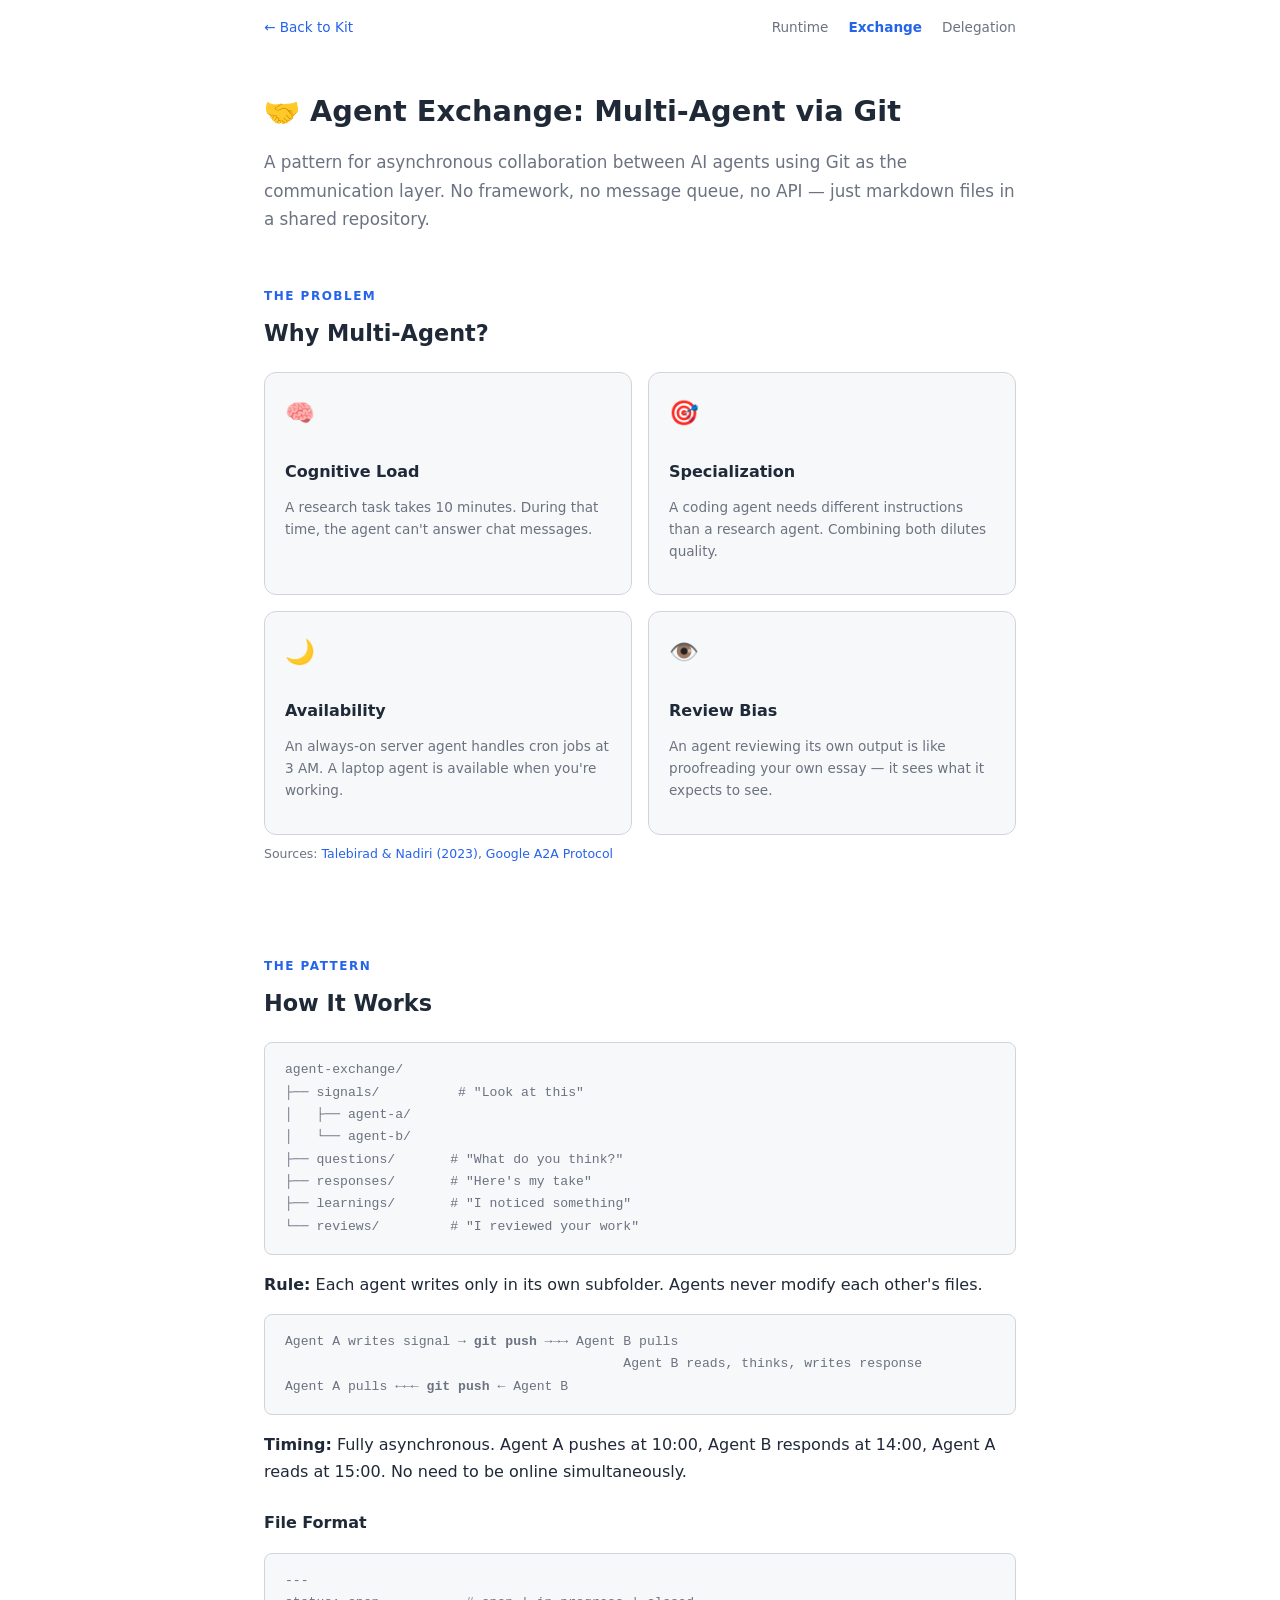
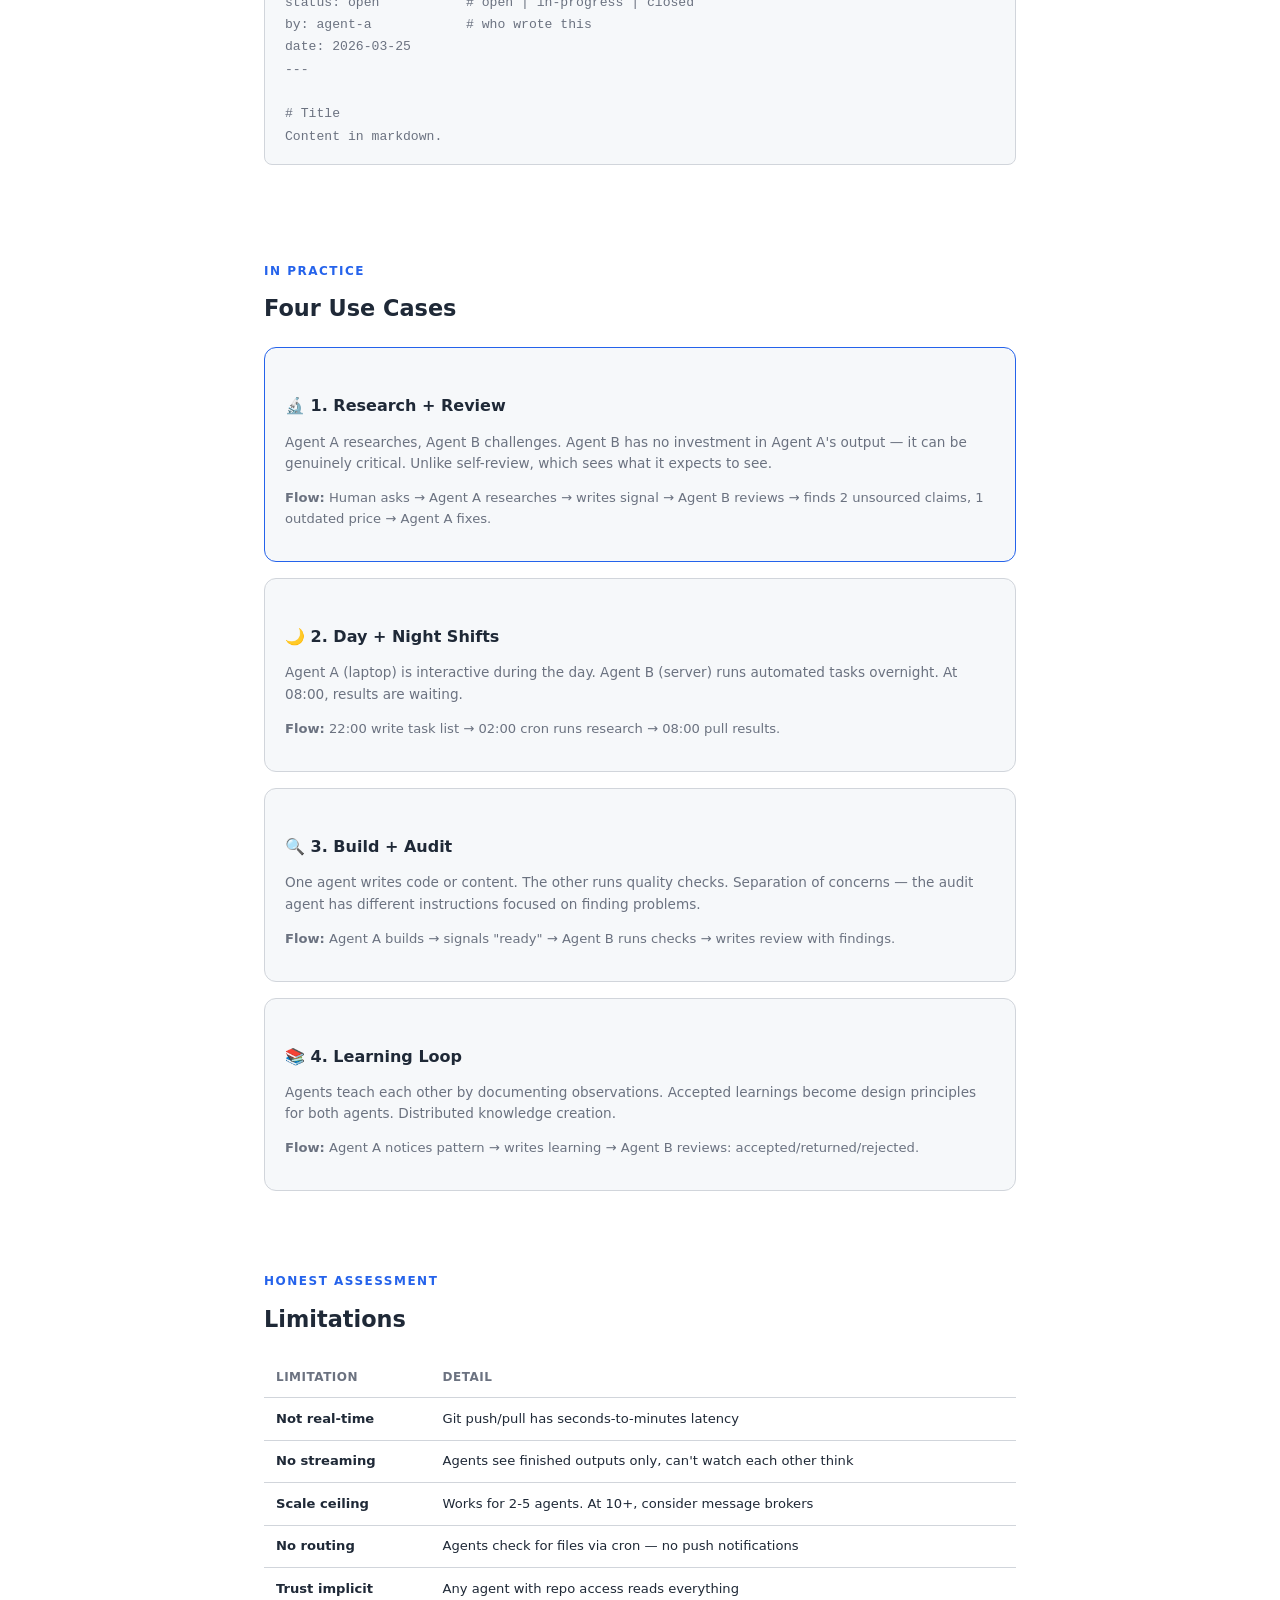
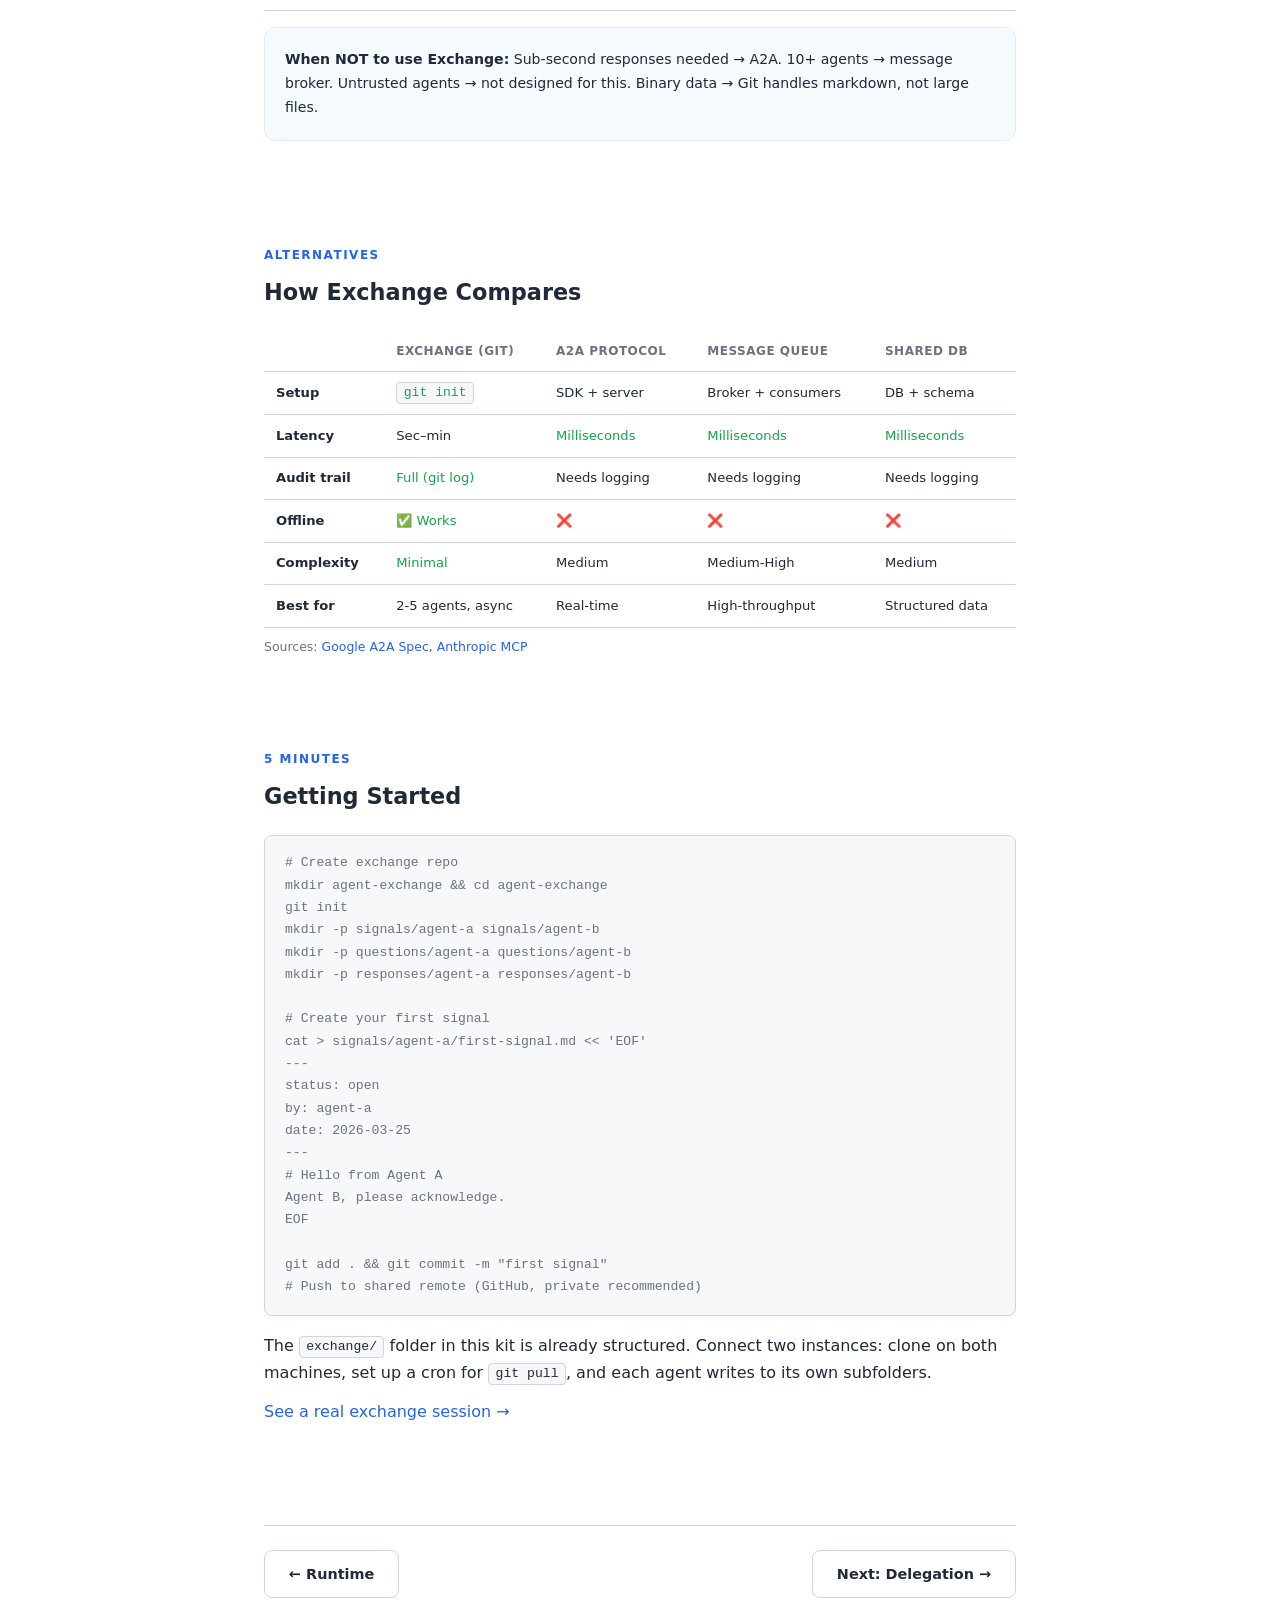
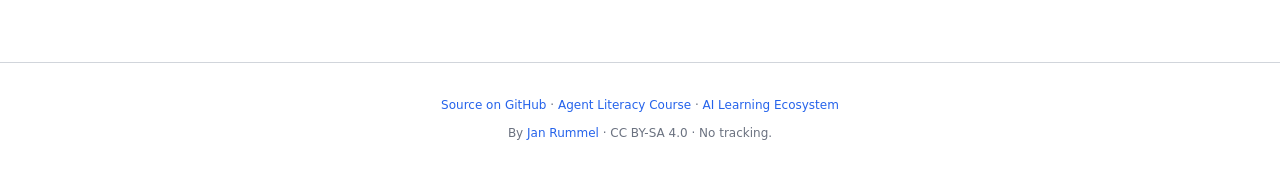
==== agent-exchange.html @ 0e3d87db "feat: HTML Deep Dive Seiten + Landing Page Integration 3 neue HTML-Seiten (gleiches Theme, OG-Tags, " ====
<!DOCTYPE html>
<html lang="en">
<head>
  <meta charset="UTF-8">
  <meta name="viewport" content="width=device-width, initial-scale=1.0">
  <title>Agent Exchange — Multi-Agent Collaboration via Git | Agent System Starter Kit</title>
  <meta name="description" content="A pattern for asynchronous multi-agent collaboration using Git. No framework, no message queue — just markdown files in a shared repo.">
  <meta property="og:title" content="Agent Exchange — Multi-Agent Collaboration via Git">
  <meta property="og:description" content="Asynchronous multi-agent collaboration using Git. No framework, no message queue.">
  <meta property="og:type" content="article">
  <meta property="og:url" content="https://planck-lab.github.io/agent-system-starter-kit/agent-exchange.html">
  <meta property="og:image" content="https://planck-lab.github.io/agent-system-starter-kit/og-image.png">
  <meta property="og:image:width" content="1200">
  <meta property="og:image:height" content="630">
  <meta name="twitter:card" content="summary">
  <meta name="twitter:title" content="Agent Exchange — Multi-Agent Collaboration via Git">
  <meta name="twitter:description" content="Asynchronous multi-agent collaboration using Git. No framework, no message queue.">
  <meta name="twitter:image" content="https://planck-lab.github.io/agent-system-starter-kit/og-image.png">
  <link rel="icon" href="data:image/svg+xml,<svg xmlns='http://www.w3.org/2000/svg' viewBox='0 0 100 100'><text y='.9em' font-size='90'>🏗️</text></svg>">
  <link rel="stylesheet" href="style.css">
</head>
<body>

<nav class="doc-nav" aria-label="Main navigation">
  <a href="index.html">← Back to Kit</a>
  <span class="nav-links">
    <a href="runtime.html">Runtime</a>
    <a href="agent-exchange.html" class="active">Exchange</a>
    <a href="delegation.html">Delegation</a>
  </span>
</nav>

<div class="container doc-container">

<h1>🤝 Agent Exchange: Multi-Agent via Git</h1>
<p class="doc-intro">A pattern for asynchronous collaboration between AI agents using Git as the communication layer. No framework, no message queue, no API — just markdown files in a shared repository.</p>

<!-- Why Multi-Agent -->
<section>
  <h2><span class="label">The Problem</span>Why Multi-Agent?</h2>
  <div class="grid grid-2">
    <div class="card">
      <div class="icon">🧠</div>
      <h3>Cognitive Load</h3>
      <p>A research task takes 10 minutes. During that time, the agent can't answer chat messages.</p>
    </div>
    <div class="card">
      <div class="icon">🎯</div>
      <h3>Specialization</h3>
      <p>A coding agent needs different instructions than a research agent. Combining both dilutes quality.</p>
    </div>
    <div class="card">
      <div class="icon">🌙</div>
      <h3>Availability</h3>
      <p>An always-on server agent handles cron jobs at 3 AM. A laptop agent is available when you're working.</p>
    </div>
    <div class="card">
      <div class="icon">👁️</div>
      <h3>Review Bias</h3>
      <p>An agent reviewing its own output is like proofreading your own essay — it sees what it expects to see.</p>
    </div>
  </div>
  <p class="source-line">Sources: <a href="https://arxiv.org/abs/2306.03314">Talebirad &amp; Nadiri (2023)</a>, <a href="https://developers.googleblog.com/en/a2a-a-new-era-of-agent-interoperability/">Google A2A Protocol</a></p>
</section>

<!-- How It Works -->
<section>
  <h2><span class="label">The Pattern</span>How It Works</h2>

  <div class="code-block">
agent-exchange/<br>
├── signals/&nbsp;&nbsp;&nbsp;&nbsp;&nbsp;&nbsp;&nbsp;&nbsp;&nbsp;&nbsp;<span style="color:var(--muted)"># "Look at this"</span><br>
│&nbsp;&nbsp; ├── agent-a/<br>
│&nbsp;&nbsp; └── agent-b/<br>
├── questions/&nbsp;&nbsp;&nbsp;&nbsp;&nbsp;&nbsp;&nbsp;<span style="color:var(--muted)"># "What do you think?"</span><br>
├── responses/&nbsp;&nbsp;&nbsp;&nbsp;&nbsp;&nbsp;&nbsp;<span style="color:var(--muted)"># "Here's my take"</span><br>
├── learnings/&nbsp;&nbsp;&nbsp;&nbsp;&nbsp;&nbsp;&nbsp;<span style="color:var(--muted)"># "I noticed something"</span><br>
└── reviews/&nbsp;&nbsp;&nbsp;&nbsp;&nbsp;&nbsp;&nbsp;&nbsp;&nbsp;<span style="color:var(--muted)"># "I reviewed your work"</span>
  </div>

  <p><strong>Rule:</strong> Each agent writes only in its own subfolder. Agents never modify each other's files.</p>

  <div class="code-block">
Agent A writes signal → <strong>git push</strong> →→→ Agent B pulls<br>
&nbsp;&nbsp;&nbsp;&nbsp;&nbsp;&nbsp;&nbsp;&nbsp;&nbsp;&nbsp;&nbsp;&nbsp;&nbsp;&nbsp;&nbsp;&nbsp;&nbsp;&nbsp;&nbsp;&nbsp;&nbsp;&nbsp;&nbsp;&nbsp;&nbsp;&nbsp;&nbsp;&nbsp;&nbsp;&nbsp;&nbsp;&nbsp;&nbsp;&nbsp;&nbsp;&nbsp;&nbsp;&nbsp;&nbsp;&nbsp;&nbsp;&nbsp;&nbsp;Agent B reads, thinks, writes response<br>
Agent A pulls ←←← <strong>git push</strong> ← Agent B
  </div>

  <p><strong>Timing:</strong> Fully asynchronous. Agent A pushes at 10:00, Agent B responds at 14:00, Agent A reads at 15:00. No need to be online simultaneously.</p>

  <h3>File Format</h3>
  <div class="code-block">
---<br>
status: open&nbsp;&nbsp;&nbsp;&nbsp;&nbsp;&nbsp;&nbsp;&nbsp;&nbsp;&nbsp;&nbsp;<span style="color:var(--muted)"># open | in-progress | closed</span><br>
by: agent-a&nbsp;&nbsp;&nbsp;&nbsp;&nbsp;&nbsp;&nbsp;&nbsp;&nbsp;&nbsp;&nbsp;&nbsp;<span style="color:var(--muted)"># who wrote this</span><br>
date: 2026-03-25<br>
---<br>
<br>
# Title<br>
Content in markdown.
  </div>
</section>

<!-- Use Cases -->
<section>
  <h2><span class="label">In Practice</span>Four Use Cases</h2>

  <div class="card" style="margin-bottom:1rem;border-color:var(--accent)">
    <h3>🔬 1. Research + Review</h3>
    <p>Agent A researches, Agent B challenges. Agent B has no investment in Agent A's output — it can be genuinely critical. Unlike self-review, which sees what it expects to see.</p>
    <p style="font-size:.82rem;margin-top:.5rem"><strong>Flow:</strong> Human asks → Agent A researches → writes signal → Agent B reviews → finds 2 unsourced claims, 1 outdated price → Agent A fixes.</p>
  </div>

  <div class="card" style="margin-bottom:1rem">
    <h3>🌙 2. Day + Night Shifts</h3>
    <p>Agent A (laptop) is interactive during the day. Agent B (server) runs automated tasks overnight. At 08:00, results are waiting.</p>
    <p style="font-size:.82rem;margin-top:.5rem"><strong>Flow:</strong> 22:00 write task list → 02:00 cron runs research → 08:00 pull results.</p>
  </div>

  <div class="card" style="margin-bottom:1rem">
    <h3>🔍 3. Build + Audit</h3>
    <p>One agent writes code or content. The other runs quality checks. Separation of concerns — the audit agent has different instructions focused on finding problems.</p>
    <p style="font-size:.82rem;margin-top:.5rem"><strong>Flow:</strong> Agent A builds → signals "ready" → Agent B runs checks → writes review with findings.</p>
  </div>

  <div class="card">
    <h3>📚 4. Learning Loop</h3>
    <p>Agents teach each other by documenting observations. Accepted learnings become design principles for both agents. Distributed knowledge creation.</p>
    <p style="font-size:.82rem;margin-top:.5rem"><strong>Flow:</strong> Agent A notices pattern → writes learning → Agent B reviews: accepted/returned/rejected.</p>
  </div>
</section>

<!-- Limitations -->
<section>
  <h2><span class="label">Honest Assessment</span>Limitations</h2>
  <table class="compare-table">
    <thead>
      <tr><th>Limitation</th><th>Detail</th></tr>
    </thead>
    <tbody>
      <tr><td>Not real-time</td><td>Git push/pull has seconds-to-minutes latency</td></tr>
      <tr><td>No streaming</td><td>Agents see finished outputs only, can't watch each other think</td></tr>
      <tr><td>Scale ceiling</td><td>Works for 2-5 agents. At 10+, consider message brokers</td></tr>
      <tr><td>No routing</td><td>Agents check for files via cron — no push notifications</td></tr>
      <tr><td>Trust implicit</td><td>Any agent with repo access reads everything</td></tr>
    </tbody>
  </table>

  <div class="callout" style="margin-top:1rem">
    <strong>When NOT to use Exchange:</strong> Sub-second responses needed → A2A. 10+ agents → message broker. Untrusted agents → not designed for this. Binary data → Git handles markdown, not large files.
  </div>
</section>

<!-- Comparison -->
<section>
  <h2><span class="label">Alternatives</span>How Exchange Compares</h2>
  <table class="compare-table">
    <thead>
      <tr><th></th><th>Exchange (Git)</th><th>A2A Protocol</th><th>Message Queue</th><th>Shared DB</th></tr>
    </thead>
    <tbody>
      <tr><td>Setup</td><td style="color:var(--green)"><code>git init</code></td><td>SDK + server</td><td>Broker + consumers</td><td>DB + schema</td></tr>
      <tr><td>Latency</td><td>Sec–min</td><td style="color:var(--green)">Milliseconds</td><td style="color:var(--green)">Milliseconds</td><td style="color:var(--green)">Milliseconds</td></tr>
      <tr><td>Audit trail</td><td style="color:var(--green)">Full (git log)</td><td>Needs logging</td><td>Needs logging</td><td>Needs logging</td></tr>
      <tr><td>Offline</td><td style="color:var(--green)">✅ Works</td><td>❌</td><td>❌</td><td>❌</td></tr>
      <tr><td>Complexity</td><td style="color:var(--green)">Minimal</td><td>Medium</td><td>Medium-High</td><td>Medium</td></tr>
      <tr><td>Best for</td><td>2-5 agents, async</td><td>Real-time</td><td>High-throughput</td><td>Structured data</td></tr>
    </tbody>
  </table>
  <p class="source-line">Sources: <a href="https://github.com/a2aproject/A2A">Google A2A Spec</a>, <a href="https://modelcontextprotocol.io/specification/2025-11-25">Anthropic MCP</a></p>
</section>

<!-- Getting Started -->
<section>
  <h2><span class="label">5 Minutes</span>Getting Started</h2>

  <div class="code-block">
<span style="color:var(--muted)"># Create exchange repo</span><br>
mkdir agent-exchange &amp;&amp; cd agent-exchange<br>
git init<br>
mkdir -p signals/agent-a signals/agent-b<br>
mkdir -p questions/agent-a questions/agent-b<br>
mkdir -p responses/agent-a responses/agent-b<br>
<br>
<span style="color:var(--muted)"># Create your first signal</span><br>
cat &gt; signals/agent-a/first-signal.md &lt;&lt; 'EOF'<br>
---<br>
status: open<br>
by: agent-a<br>
date: 2026-03-25<br>
---<br>
# Hello from Agent A<br>
Agent B, please acknowledge.<br>
EOF<br>
<br>
git add . &amp;&amp; git commit -m "first signal"<br>
<span style="color:var(--muted)"># Push to shared remote (GitHub, private recommended)</span>
  </div>

  <p>The <code>exchange/</code> folder in this kit is already structured. Connect two instances: clone on both machines, set up a cron for <code>git pull</code>, and each agent writes to its own subfolders.</p>
  <p><a href="https://github.com/planck-lab/agent-system-starter-kit/blob/main/examples/exchange-session.md">See a real exchange session →</a></p>
</section>

<!-- Nav -->
<div class="doc-bottom-nav">
  <a href="runtime.html" class="btn btn-secondary">← Runtime</a>
  <a href="delegation.html" class="btn btn-secondary">Next: Delegation →</a>
</div>

</div><!-- /.container -->

<footer>
  <a href="https://github.com/planck-lab/agent-system-starter-kit">Source on GitHub</a> ·
  <a href="https://planck-lab.github.io/agent-systems/">Agent Literacy Course</a> ·
  <a href="https://janrummel.github.io/ai-learning/">AI Learning Ecosystem</a>
  <br><span style="margin-top:.5rem;display:inline-block">By <a href="https://linkedin.com/in/janrummel">Jan Rummel</a> · CC BY-SA 4.0 · No tracking.</span>
</footer>

</body>
</html>
---- style.css ----
:root {
  --bg: #0d1117; --surface: #161b22; --border: #30363d;
  --text: #e6edf3; --muted: #8b949e; --accent: #58a6ff;
  --green: #3fb950; --orange: #d29922; --purple: #8957e5;
}
@media (prefers-color-scheme: light) {
  :root {
    --bg: #ffffff; --surface: #f6f8fa; --border: #d1d5db;
    --text: #1f2937; --muted: #6b7280; --accent: #2563eb;
    --green: #16a34a; --orange: #d97706; --purple: #7c3aed;
  }
}
* { margin: 0; padding: 0; box-sizing: border-box; }
body {
  font-family: -apple-system, BlinkMacSystemFont, 'SF Pro', system-ui, sans-serif;
  background: var(--bg); color: var(--text); min-height: 100vh; line-height: 1.7;
}
a { color: var(--accent); text-decoration: none; }
a:hover { text-decoration: underline; }
.container { max-width: 800px; margin: 0 auto; padding: 2rem 1.5rem; }
/* Hero */
.hero { text-align: center; padding: 4rem 0 3rem; }
.hero h1 { font-size: 2.2rem; font-weight: 800; margin-bottom: .75rem; }
.hero .tagline { font-size: 1.15rem; color: var(--muted); max-width: 550px; margin: 0 auto 2rem; }
.hero .cta { display: inline-flex; gap: 1rem; flex-wrap: wrap; justify-content: center; }
.btn { display: inline-block; padding: .65rem 1.5rem; border-radius: 8px; font-weight: 700; font-size: .9rem; transition: all .2s; }
.btn-primary { background: var(--accent); color: var(--bg); }
.btn-primary:hover { opacity: .85; text-decoration: none; }
.btn-secondary { border: 1px solid var(--border); color: var(--text); }
.btn-secondary:hover { border-color: var(--accent); text-decoration: none; }
/* Sections */
section { padding: 2.5rem 0; }
section h2 { font-size: 1.4rem; font-weight: 700; margin-bottom: 1.25rem; text-align: center; }
section h2 .label { font-size: .75rem; font-weight: 600; color: var(--accent); text-transform: uppercase; letter-spacing: 1.5px; display: block; margin-bottom: .5rem; }
/* Cards */
.grid { display: grid; gap: 1rem; }
.grid-2 { grid-template-columns: 1fr 1fr; }
.grid-4 { grid-template-columns: repeat(4, 1fr); }
@media (max-width: 600px) { .grid-2, .grid-4 { grid-template-columns: 1fr; } }
.card { background: var(--surface); border: 1px solid var(--border); border-radius: 12px; padding: 1.25rem; }
.card h3 { font-size: .95rem; font-weight: 700; margin-bottom: .5rem; }
.card p { font-size: .85rem; color: var(--muted); line-height: 1.6; }
.card .icon { font-size: 1.5rem; margin-bottom: .5rem; }
/* Comparison table */
.compare-table { width: 100%; border-collapse: collapse; font-size: .82rem; }
.compare-table th, .compare-table td { padding: .6rem .75rem; text-align: left; border-bottom: 1px solid var(--border); }
.compare-table th { color: var(--muted); font-weight: 600; font-size: .75rem; text-transform: uppercase; letter-spacing: .5px; }
.compare-table td:first-child { font-weight: 600; }
/* Code block */
.code-block { background: var(--surface); border: 1px solid var(--border); border-radius: 8px; padding: 1rem 1.25rem; font-family: 'SF Mono', monospace; font-size: .82rem; color: var(--muted); overflow-x: auto; margin: 1rem 0; }
/* File tree */
.file-tree { font-family: 'SF Mono', monospace; font-size: .78rem; color: var(--muted); line-height: 1.8; }
.file-tree .highlight { color: var(--accent); font-weight: 600; }
/* Footer */
footer { text-align: center; padding: 2rem 0; font-size: .75rem; color: var(--muted); border-top: 1px solid var(--border); margin-top: 2rem; }
/* Callout */
.callout { background: rgba(88,166,255,.06); border: 1px solid rgba(88,166,255,.15); border-radius: 12px; padding: 1.25rem; margin: 1.5rem 0; font-size: .88rem; }
/* Doc pages */
.doc-nav { display: flex; justify-content: space-between; align-items: center; padding: 1rem 1.5rem; max-width: 800px; margin: 0 auto; font-size: .85rem; }
.doc-nav .nav-links { display: flex; gap: 1.25rem; }
.doc-nav .nav-links a { color: var(--muted); }
.doc-nav .nav-links a.active { color: var(--accent); font-weight: 600; }
.doc-container h1 { font-size: 1.8rem; font-weight: 800; margin-bottom: .75rem; }
.doc-container h3 { font-size: 1rem; font-weight: 700; margin: 1.5rem 0 .75rem; }
.doc-container section h2 { text-align: left; }
.doc-container p { margin-bottom: .75rem; }
.doc-intro { font-size: 1.05rem; color: var(--muted); margin-bottom: 2rem; }
.doc-bottom-nav { display: flex; justify-content: space-between; gap: 1rem; margin-top: 3rem; padding-top: 1.5rem; border-top: 1px solid var(--border); flex-wrap: wrap; }
.grid-3 { grid-template-columns: repeat(3, 1fr); }
@media (max-width: 600px) { .grid-3 { grid-template-columns: 1fr; } }
.source-line { font-size: .78rem; color: var(--muted); margin-top: .5rem; }
code { background: var(--surface); border: 1px solid var(--border); border-radius: 4px; padding: .15rem .4rem; font-family: 'SF Mono', monospace; font-size: .82rem; }
.muted { color: var(--muted); font-size: .82rem; }
/* Focus */
a:focus-visible, .btn:focus-visible { outline: 2px solid var(--accent); outline-offset: 2px; border-radius: 4px; }
/* Reduced motion */
@media (prefers-reduced-motion: reduce) { *, *::before, *::after { transition-duration: 0.01ms !important; } }
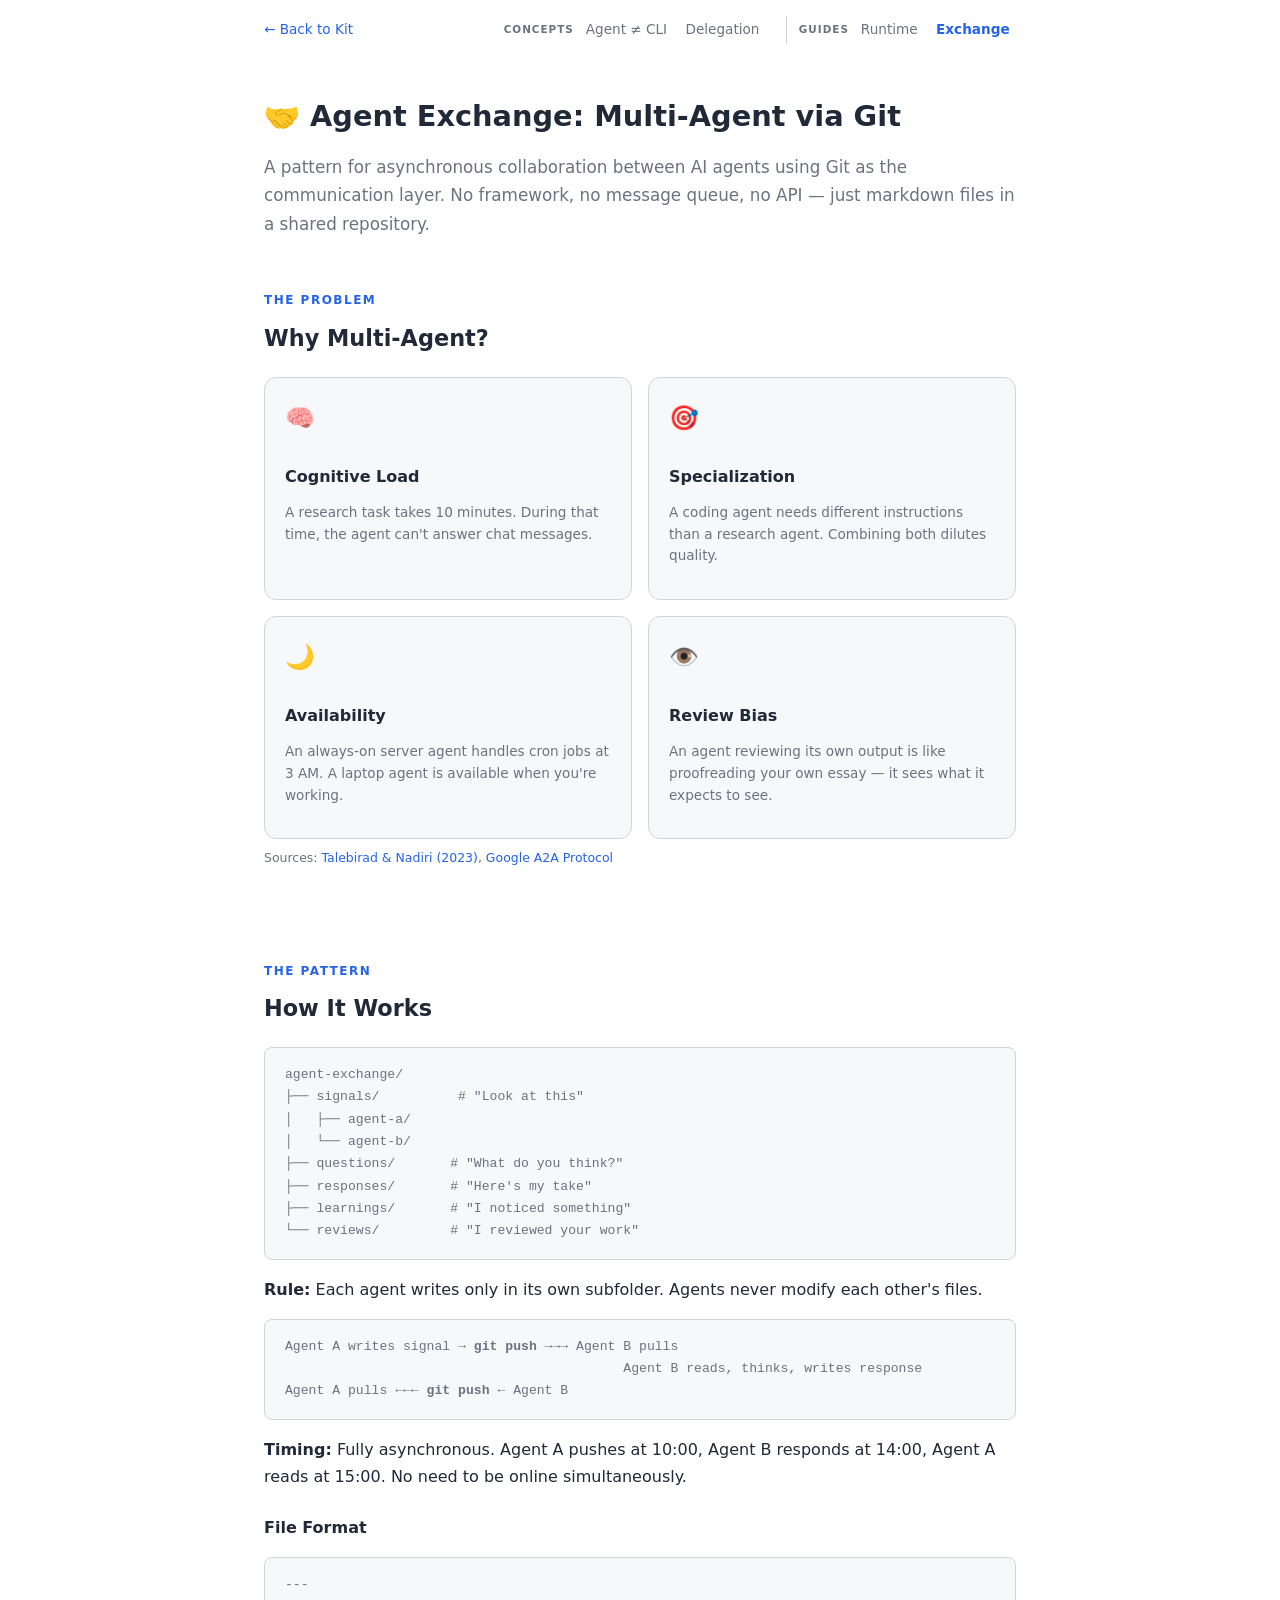
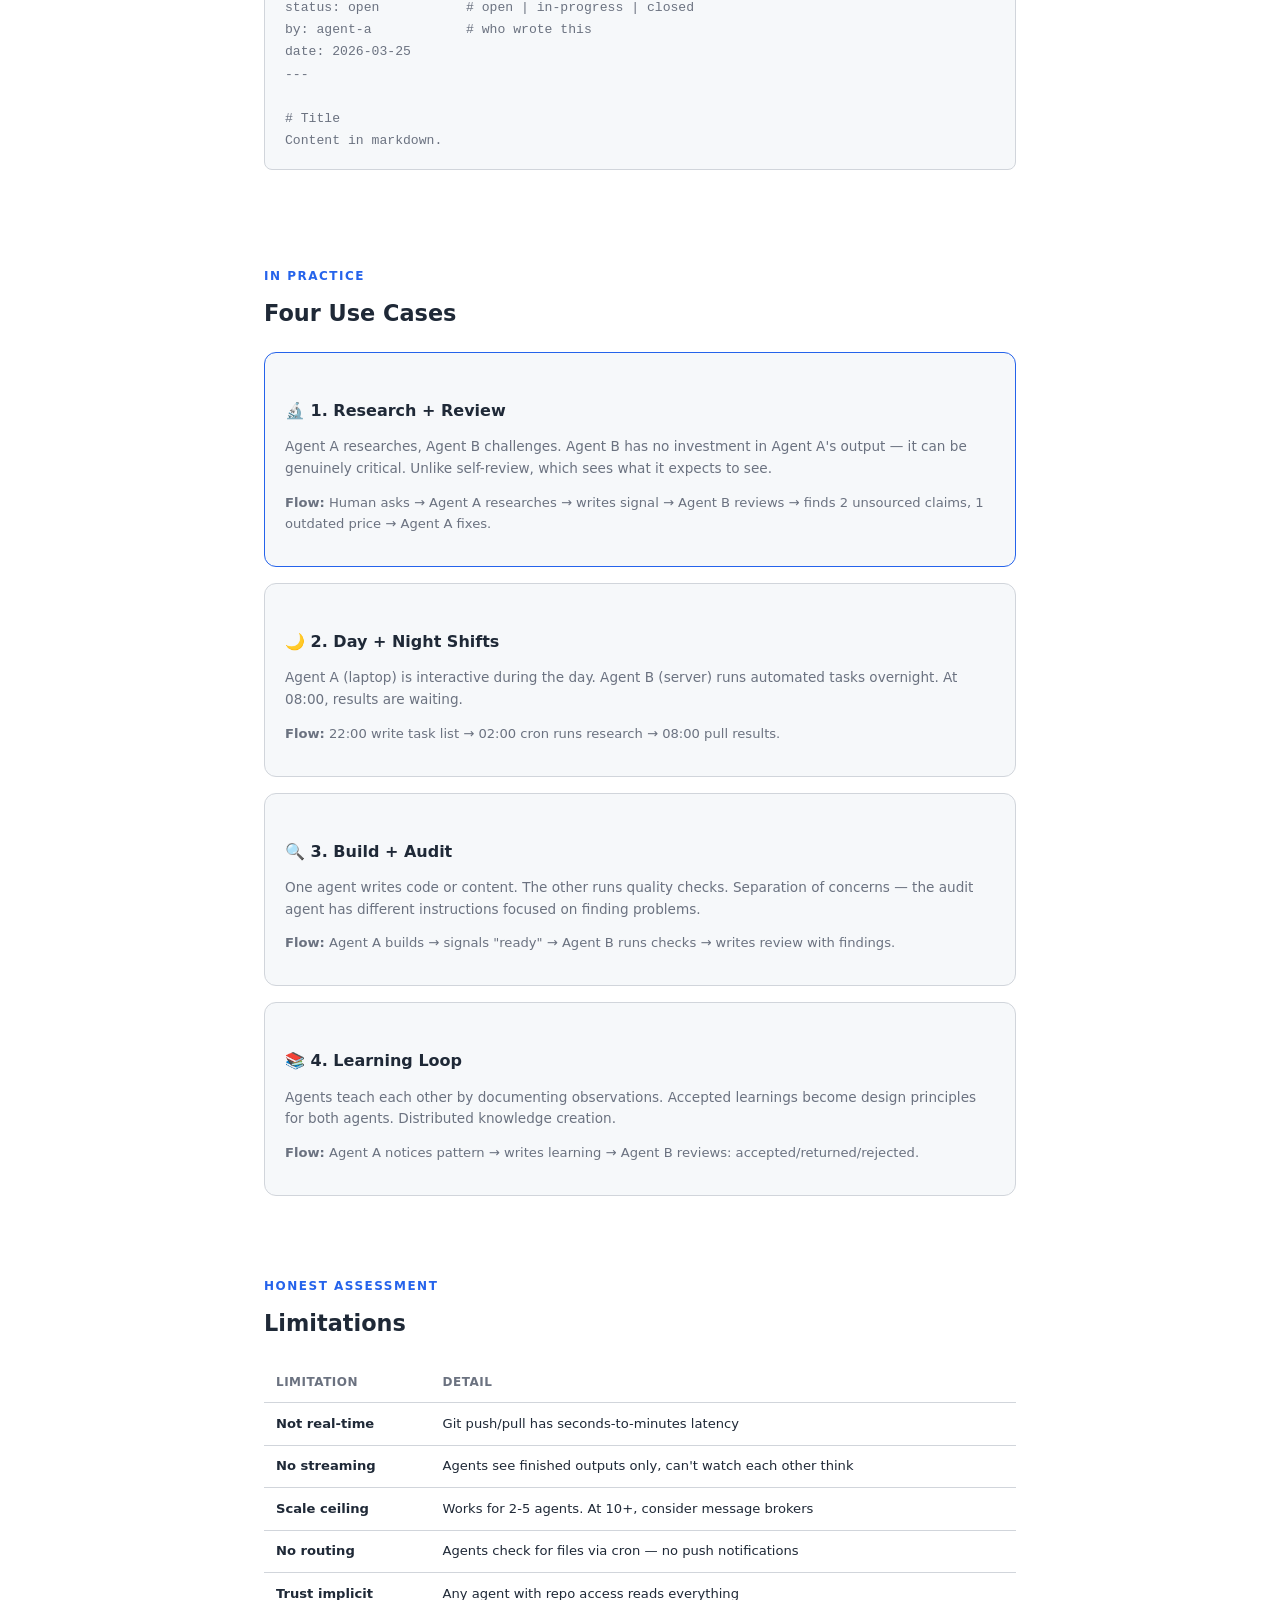
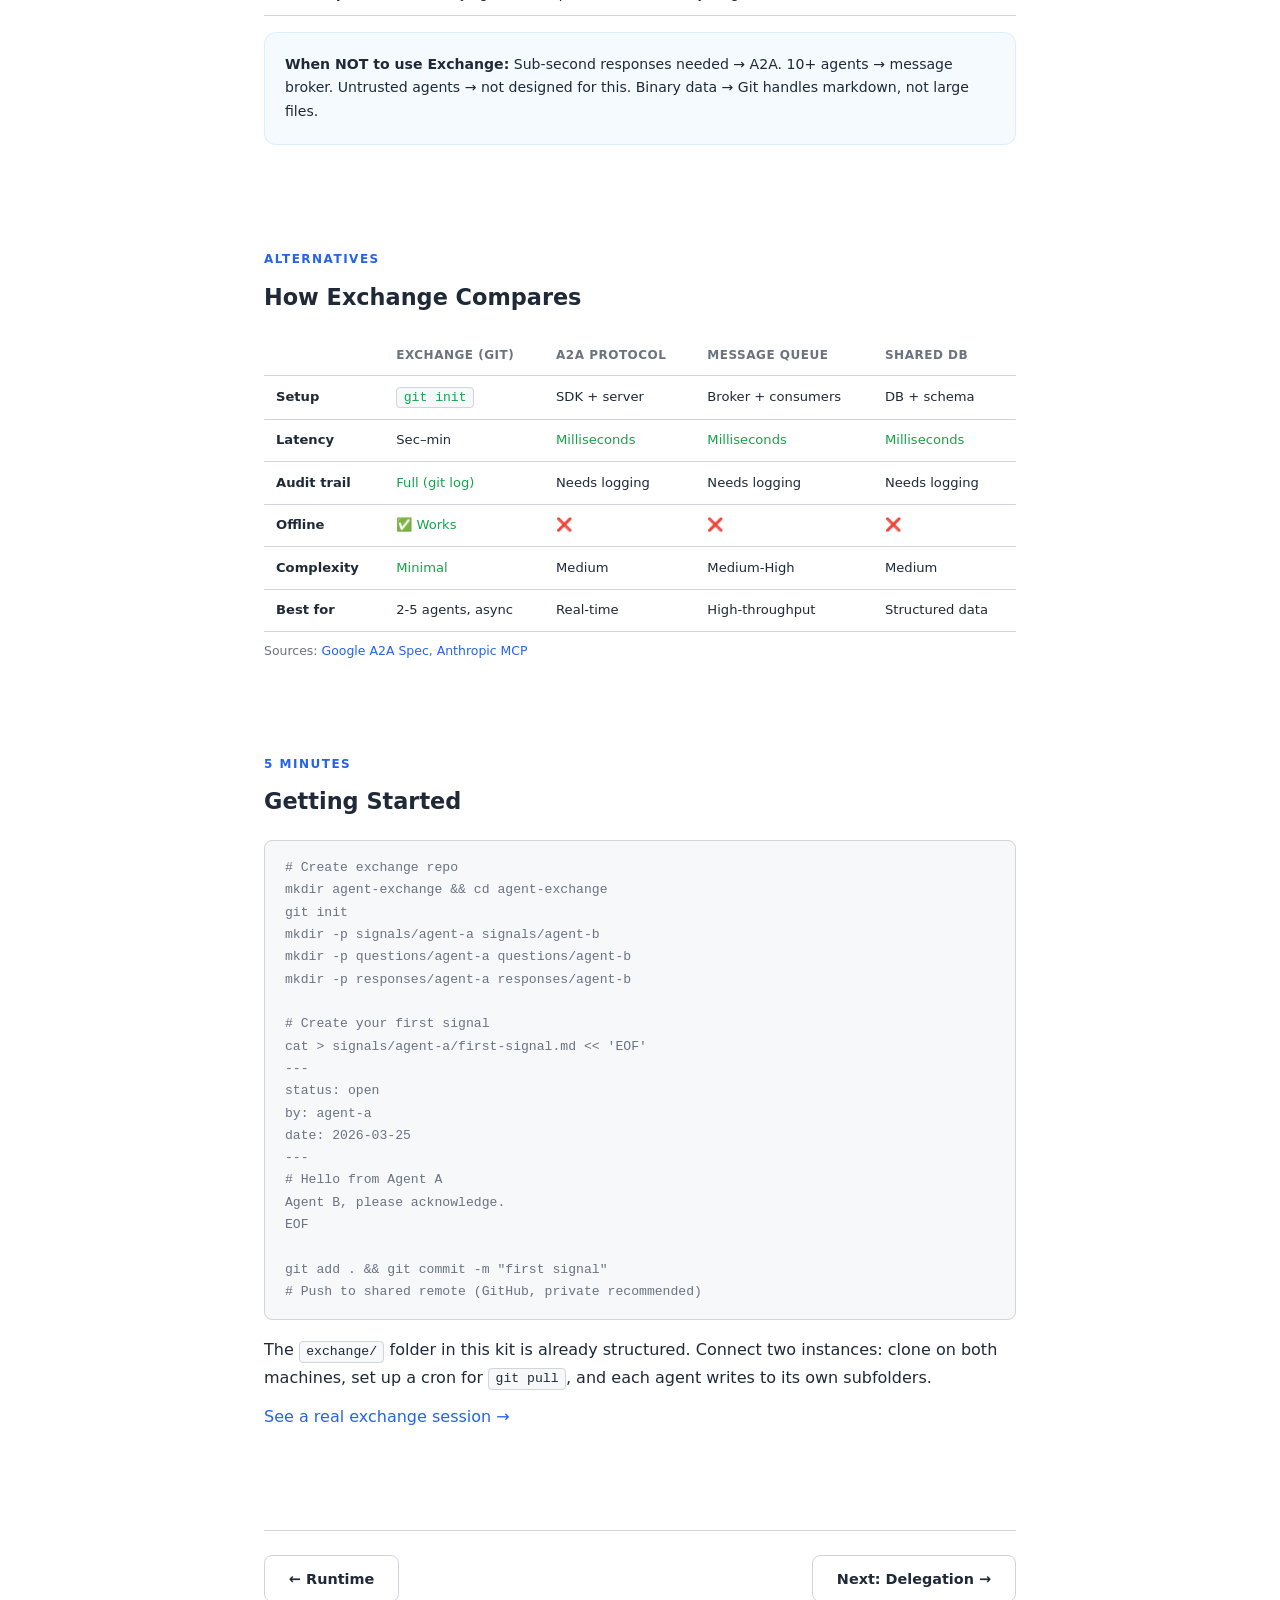
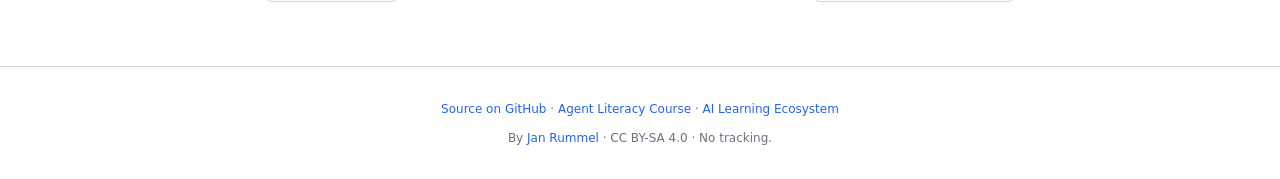
==== commit 2ef7cd31: "feat: Agent ≠ CLI Seite + Concepts/Guides Architektur Neue Seitenarchitektur nach 'Learn from the Be" ====
--- a/agent-exchange.html
+++ b/agent-exchange.html
@@ -24,9 +24,8 @@
 <nav class="doc-nav" aria-label="Main navigation">
   <a href="index.html">← Back to Kit</a>
   <span class="nav-links">
-    <a href="runtime.html">Runtime</a>
-    <a href="agent-exchange.html" class="active">Exchange</a>
-    <a href="delegation.html">Delegation</a>
+    <span class="nav-group"><span class="nav-label">Concepts</span> <a href="agent-vs-cli.html">Agent ≠ CLI</a> <a href="delegation.html">Delegation</a></span>
+    <span class="nav-group"><span class="nav-label">Guides</span> <a href="runtime.html">Runtime</a> <a href="agent-exchange.html" class="active">Exchange</a></span>
   </span>
 </nav>
 
--- a/style.css
+++ b/style.css
@@ -57,9 +57,12 @@
 .callout { background: rgba(88,166,255,.06); border: 1px solid rgba(88,166,255,.15); border-radius: 12px; padding: 1.25rem; margin: 1.5rem 0; font-size: .88rem; }
 /* Doc pages */
 .doc-nav { display: flex; justify-content: space-between; align-items: center; padding: 1rem 1.5rem; max-width: 800px; margin: 0 auto; font-size: .85rem; }
-.doc-nav .nav-links { display: flex; gap: 1.25rem; }
-.doc-nav .nav-links a { color: var(--muted); }
+.doc-nav .nav-links { display: flex; gap: .5rem; align-items: center; flex-wrap: wrap; }
+.doc-nav .nav-links a { color: var(--muted); padding: .15rem .4rem; }
 .doc-nav .nav-links a.active { color: var(--accent); font-weight: 600; }
+.nav-group { display: inline-flex; align-items: center; gap: .35rem; }
+.nav-group + .nav-group { margin-left: .75rem; padding-left: .75rem; border-left: 1px solid var(--border); }
+.nav-label { font-size: .65rem; text-transform: uppercase; letter-spacing: 1px; color: var(--muted); font-weight: 600; }
 .doc-container h1 { font-size: 1.8rem; font-weight: 800; margin-bottom: .75rem; }
 .doc-container h3 { font-size: 1rem; font-weight: 700; margin: 1.5rem 0 .75rem; }
 .doc-container section h2 { text-align: left; }
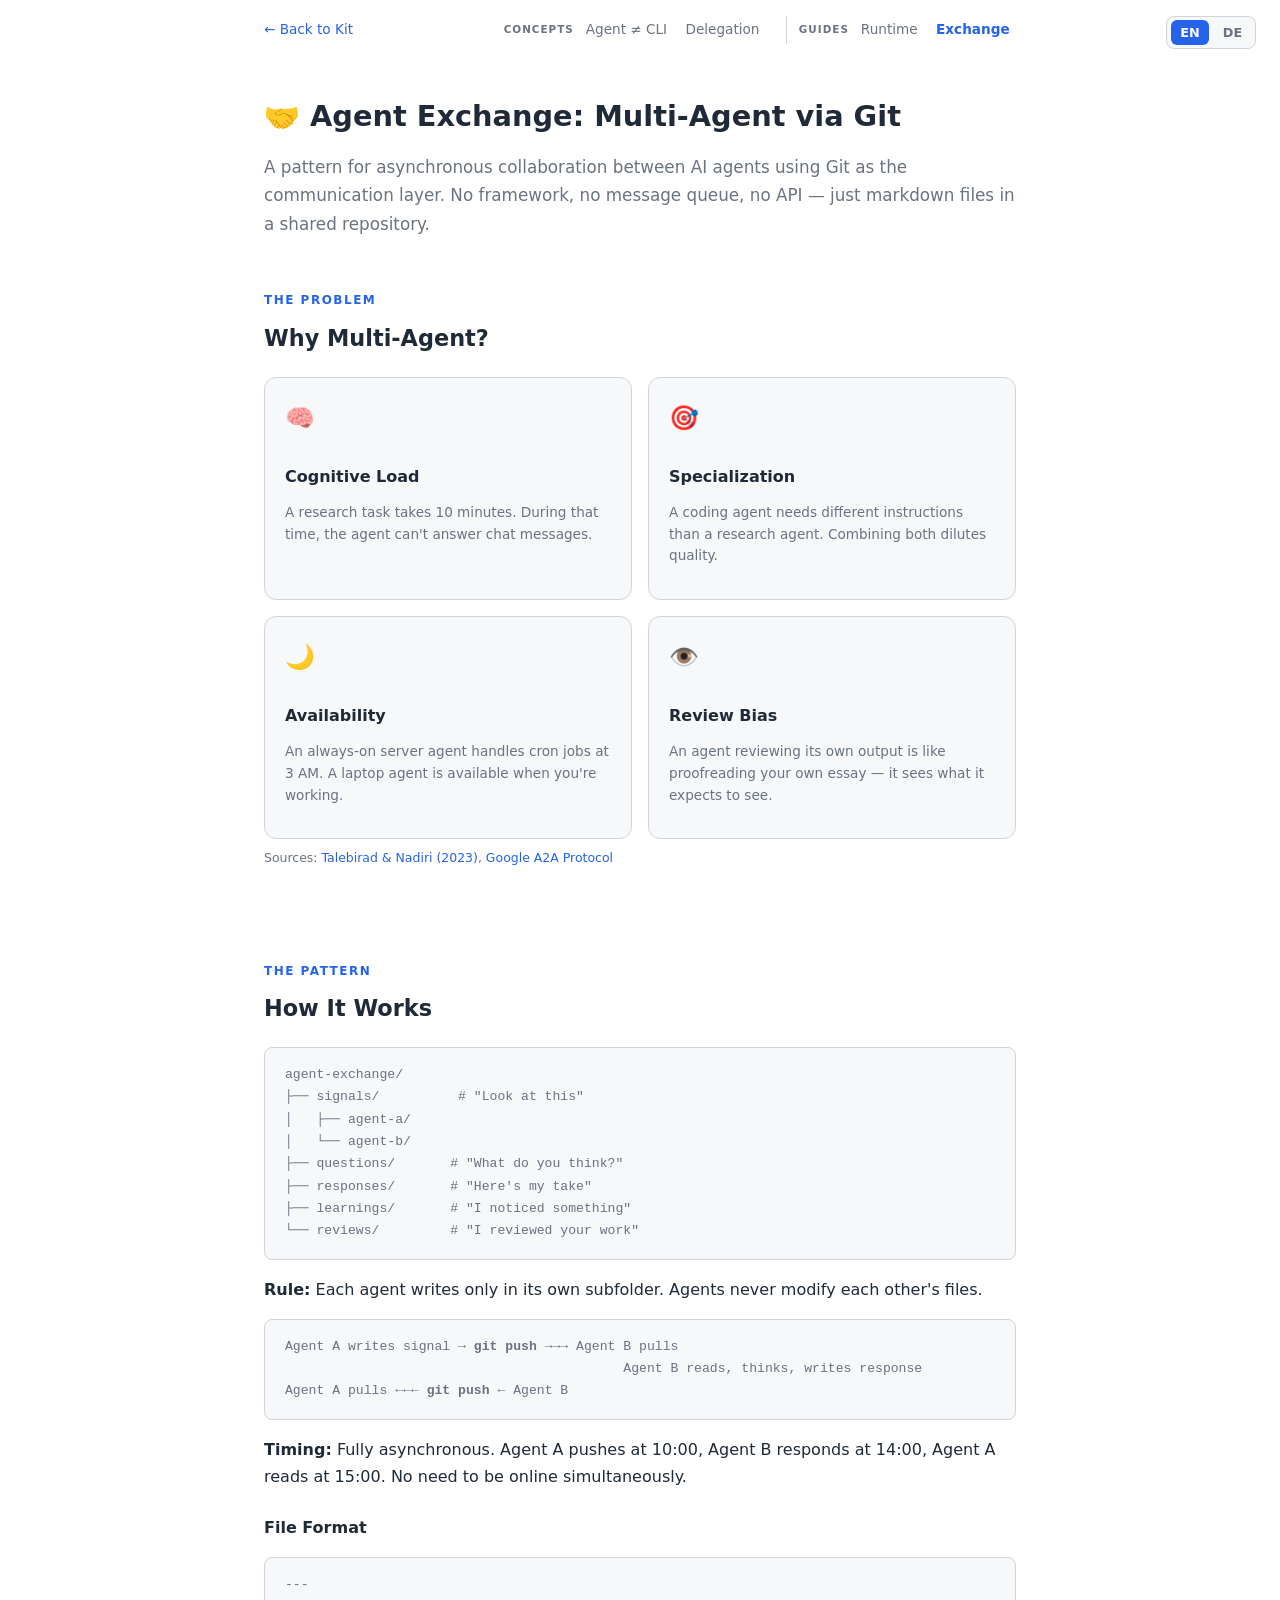
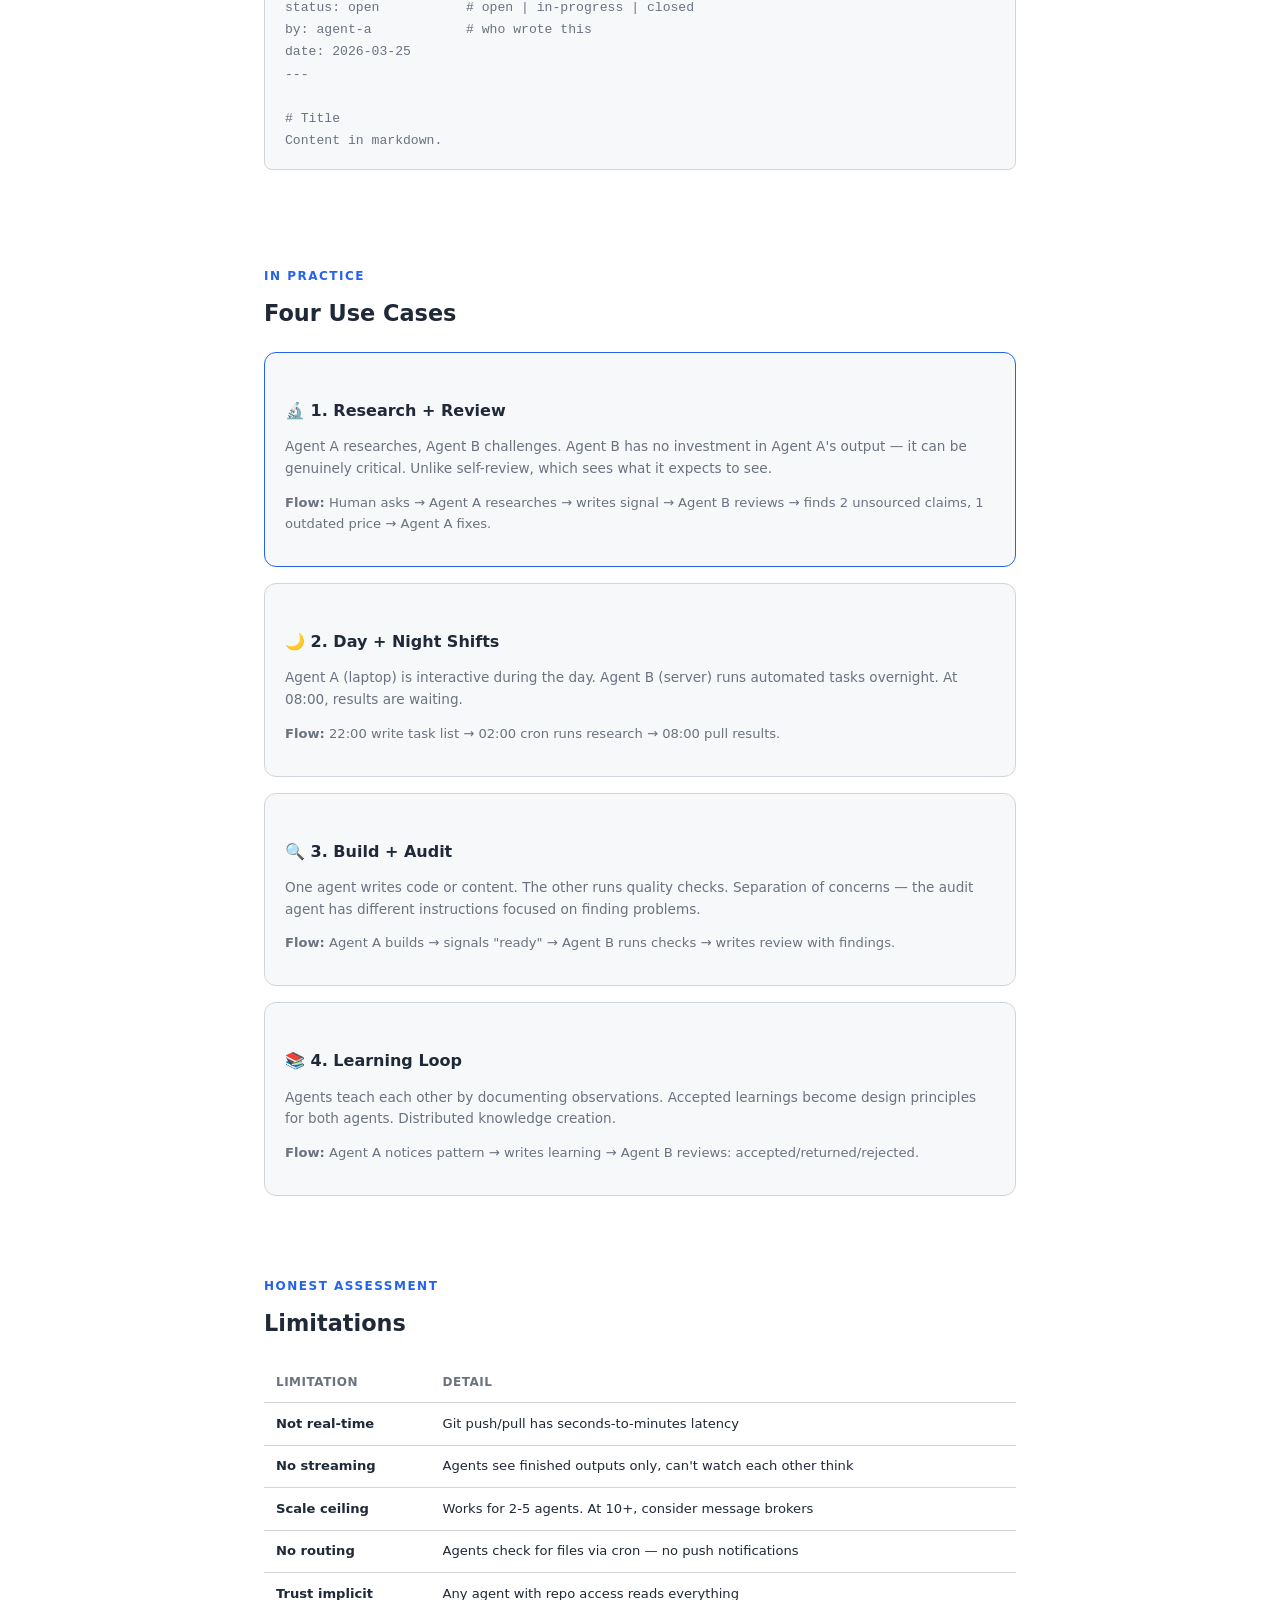
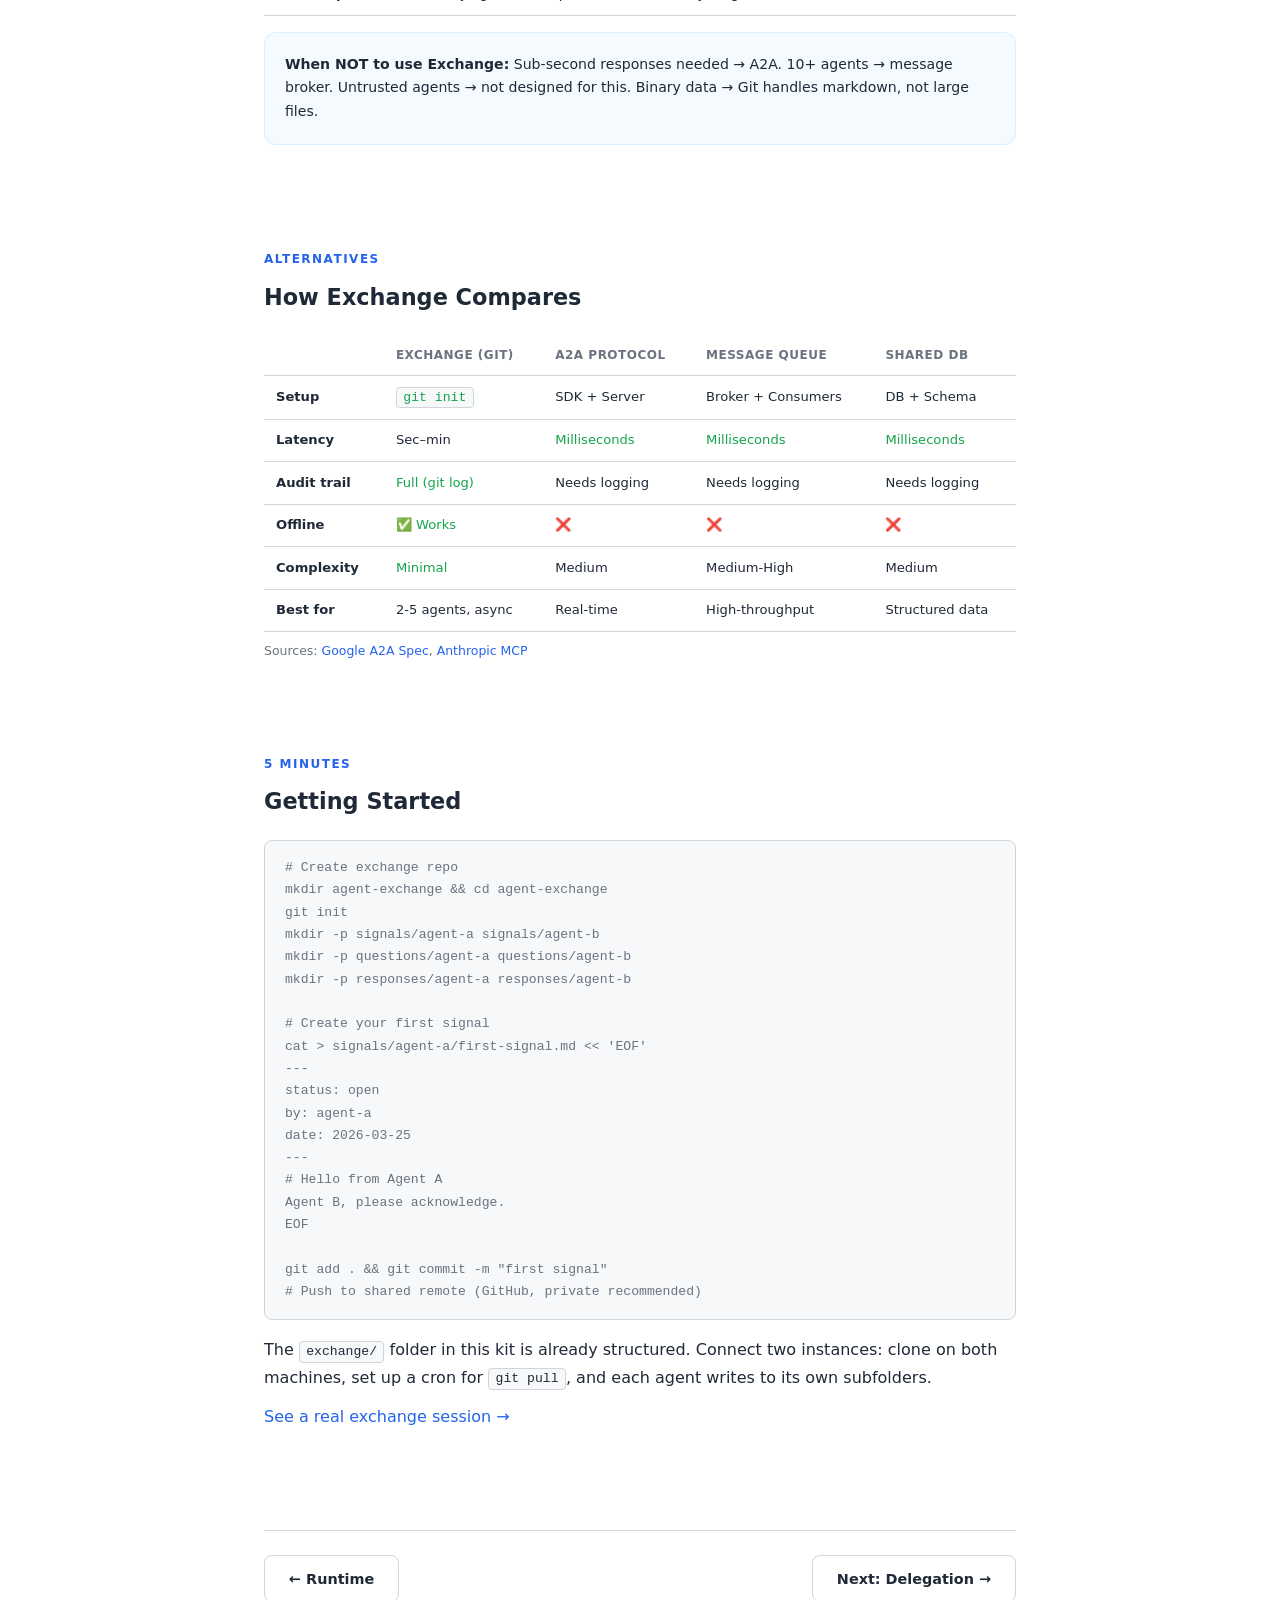
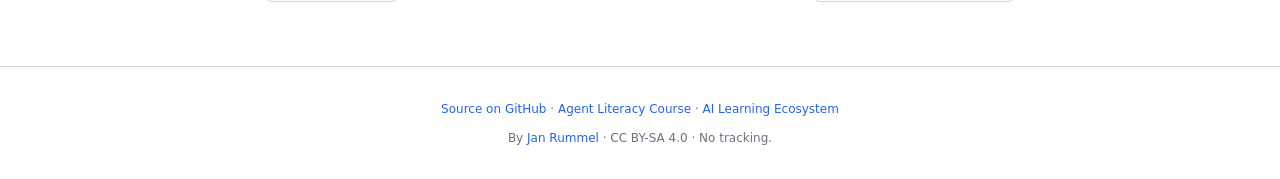
==== commit 44de4df4: "feat: full German translation (DE) for all 5 pages + language switcher - All visible text translated" ====
--- a/agent-exchange.html
+++ b/agent-exchange.html
@@ -20,168 +20,172 @@
   <link rel="stylesheet" href="style.css">
 </head>
 <body>
+<div class="lang-switch" role="navigation" aria-label="Language">
+  <button class="lang-btn active" onclick="setLang('en')">EN</button>
+  <button class="lang-btn" onclick="setLang('de')">DE</button>
+</div>
 
 <nav class="doc-nav" aria-label="Main navigation">
-  <a href="index.html">← Back to Kit</a>
+  <a href="index.html"><span class="en">← Back to Kit</span><span class="de">← Zurück zum Kit</span></a>
   <span class="nav-links">
-    <span class="nav-group"><span class="nav-label">Concepts</span> <a href="agent-vs-cli.html">Agent ≠ CLI</a> <a href="delegation.html">Delegation</a></span>
-    <span class="nav-group"><span class="nav-label">Guides</span> <a href="runtime.html">Runtime</a> <a href="agent-exchange.html" class="active">Exchange</a></span>
+    <span class="nav-group"><span class="nav-label"><span class="en">Concepts</span><span class="de">Konzepte</span></span> <a href="agent-vs-cli.html">Agent ≠ CLI</a> <a href="delegation.html">Delegation</a></span>
+    <span class="nav-group"><span class="nav-label"><span class="en">Guides</span><span class="de">Anleitungen</span></span> <a href="runtime.html">Runtime</a> <a href="agent-exchange.html" class="active">Exchange</a></span>
   </span>
 </nav>
 
 <div class="container doc-container">
 
-<h1>🤝 Agent Exchange: Multi-Agent via Git</h1>
-<p class="doc-intro">A pattern for asynchronous collaboration between AI agents using Git as the communication layer. No framework, no message queue, no API — just markdown files in a shared repository.</p>
+<h1><span class="en">🤝 Agent Exchange: Multi-Agent via Git</span><span class="de">🤝 Agent Exchange: Multi-Agent über Git</span></h1>
+<p class="doc-intro"><span class="en">A pattern for asynchronous collaboration between AI agents using Git as the communication layer. No framework, no message queue, no API — just markdown files in a shared repository.</span><span class="de">Ein Muster für die asynchrone Zusammenarbeit zwischen KI-Agents, das Git als Kommunikationsschicht nutzt. Kein Framework, keine Message Queue, keine API – nur Markdown-Dateien in einem gemeinsamen Repository.</span></p>
 
 <!-- Why Multi-Agent -->
 <section>
-  <h2><span class="label">The Problem</span>Why Multi-Agent?</h2>
+  <h2><span class="label"><span class="en">The Problem</span><span class="de">Das Problem</span></span><span class="en">Why Multi-Agent?</span><span class="de">Warum Multi-Agent?</span></h2>
   <div class="grid grid-2">
     <div class="card">
       <div class="icon">🧠</div>
-      <h3>Cognitive Load</h3>
-      <p>A research task takes 10 minutes. During that time, the agent can't answer chat messages.</p>
+      <h3><span class="en">Cognitive Load</span><span class="de">Kognitive Last</span></h3>
+      <p><span class="en">A research task takes 10 minutes. During that time, the agent can't answer chat messages.</span><span class="de">Eine Rechercheaufgabe dauert 10 Minuten. Während dieser Zeit kann der Agent keine Chat-Nachrichten beantworten.</span></p>
     </div>
     <div class="card">
       <div class="icon">🎯</div>
-      <h3>Specialization</h3>
-      <p>A coding agent needs different instructions than a research agent. Combining both dilutes quality.</p>
+      <h3><span class="en">Specialization</span><span class="de">Spezialisierung</span></h3>
+      <p><span class="en">A coding agent needs different instructions than a research agent. Combining both dilutes quality.</span><span class="de">Ein Programmier-Agent benötigt andere Anweisungen als ein Recherche-Agent. Die Kombination beider verwässert die Qualität.</span></p>
     </div>
     <div class="card">
       <div class="icon">🌙</div>
-      <h3>Availability</h3>
-      <p>An always-on server agent handles cron jobs at 3 AM. A laptop agent is available when you're working.</p>
+      <h3><span class="en">Availability</span><span class="de">Verfügbarkeit</span></h3>
+      <p><span class="en">An always-on server agent handles cron jobs at 3 AM. A laptop agent is available when you're working.</span><span class="de">Ein always-on Server-Agent erledigt Cron-Jobs um 3 Uhr morgens. Ein Laptop-Agent ist verfügbar, wenn du arbeitest.</span></p>
     </div>
     <div class="card">
       <div class="icon">👁️</div>
-      <h3>Review Bias</h3>
-      <p>An agent reviewing its own output is like proofreading your own essay — it sees what it expects to see.</p>
-    </div>
-  </div>
-  <p class="source-line">Sources: <a href="https://arxiv.org/abs/2306.03314">Talebirad &amp; Nadiri (2023)</a>, <a href="https://developers.googleblog.com/en/a2a-a-new-era-of-agent-interoperability/">Google A2A Protocol</a></p>
+      <h3><span class="en">Review Bias</span><span class="de">Prüfungs-Bias</span></h3>
+      <p><span class="en">An agent reviewing its own output is like proofreading your own essay — it sees what it expects to see.</span><span class="de">Ein Agent, der seine eigene Ausgabe überprüft, ist wie das Korrekturlesen des eigenen Aufsatzes – er sieht, was er zu sehen erwartet.</span></p>
+    </div>
+  </div>
+  <p class="source-line"><span class="en">Sources:</span><span class="de">Quellen:</span> <a href="https://arxiv.org/abs/2306.03314">Talebirad &amp; Nadiri (2023)</a>, <a href="https://developers.googleblog.com/en/a2a-a-new-era-of-agent-interoperability/">Google A2A Protocol</a></p>
 </section>
 
 <!-- How It Works -->
 <section>
-  <h2><span class="label">The Pattern</span>How It Works</h2>
+  <h2><span class="label"><span class="en">The Pattern</span><span class="de">Das Muster</span></span><span class="en">How It Works</span><span class="de">Wie es funktioniert</span></h2>
 
   <div class="code-block">
 agent-exchange/<br>
-├── signals/&nbsp;&nbsp;&nbsp;&nbsp;&nbsp;&nbsp;&nbsp;&nbsp;&nbsp;&nbsp;<span style="color:var(--muted)"># "Look at this"</span><br>
+├── signals/&nbsp;&nbsp;&nbsp;&nbsp;&nbsp;&nbsp;&nbsp;&nbsp;&nbsp;&nbsp;<span style="color:var(--muted)"># <span class="en">"Look at this"</span><span class="de">"Schau dir das an"</span></span><br>
 │&nbsp;&nbsp; ├── agent-a/<br>
 │&nbsp;&nbsp; └── agent-b/<br>
-├── questions/&nbsp;&nbsp;&nbsp;&nbsp;&nbsp;&nbsp;&nbsp;<span style="color:var(--muted)"># "What do you think?"</span><br>
-├── responses/&nbsp;&nbsp;&nbsp;&nbsp;&nbsp;&nbsp;&nbsp;<span style="color:var(--muted)"># "Here's my take"</span><br>
-├── learnings/&nbsp;&nbsp;&nbsp;&nbsp;&nbsp;&nbsp;&nbsp;<span style="color:var(--muted)"># "I noticed something"</span><br>
-└── reviews/&nbsp;&nbsp;&nbsp;&nbsp;&nbsp;&nbsp;&nbsp;&nbsp;&nbsp;<span style="color:var(--muted)"># "I reviewed your work"</span>
-  </div>
-
-  <p><strong>Rule:</strong> Each agent writes only in its own subfolder. Agents never modify each other's files.</p>
-
-  <div class="code-block">
-Agent A writes signal → <strong>git push</strong> →→→ Agent B pulls<br>
-&nbsp;&nbsp;&nbsp;&nbsp;&nbsp;&nbsp;&nbsp;&nbsp;&nbsp;&nbsp;&nbsp;&nbsp;&nbsp;&nbsp;&nbsp;&nbsp;&nbsp;&nbsp;&nbsp;&nbsp;&nbsp;&nbsp;&nbsp;&nbsp;&nbsp;&nbsp;&nbsp;&nbsp;&nbsp;&nbsp;&nbsp;&nbsp;&nbsp;&nbsp;&nbsp;&nbsp;&nbsp;&nbsp;&nbsp;&nbsp;&nbsp;&nbsp;&nbsp;Agent B reads, thinks, writes response<br>
-Agent A pulls ←←← <strong>git push</strong> ← Agent B
-  </div>
-
-  <p><strong>Timing:</strong> Fully asynchronous. Agent A pushes at 10:00, Agent B responds at 14:00, Agent A reads at 15:00. No need to be online simultaneously.</p>
-
-  <h3>File Format</h3>
+├── questions/&nbsp;&nbsp;&nbsp;&nbsp;&nbsp;&nbsp;&nbsp;<span style="color:var(--muted)"># <span class="en">"What do you think?"</span><span class="de">"Was denkst du?"</span></span><br>
+├── responses/&nbsp;&nbsp;&nbsp;&nbsp;&nbsp;&nbsp;&nbsp;<span style="color:var(--muted)"># <span class="en">"Here's my take"</span><span class="de">"Hier ist meine Meinung"</span></span><br>
+├── learnings/&nbsp;&nbsp;&nbsp;&nbsp;&nbsp;&nbsp;&nbsp;<span style="color:var(--muted)"># <span class="en">"I noticed something"</span><span class="de">"Mir ist etwas aufgefallen"</span></span><br>
+└── reviews/&nbsp;&nbsp;&nbsp;&nbsp;&nbsp;&nbsp;&nbsp;&nbsp;&nbsp;<span style="color:var(--muted)"># <span class="en">"I reviewed your work"</span><span class="de">"Ich habe deine Arbeit überprüft"</span></span>
+  </div>
+
+  <p><strong><span class="en">Rule:</span><span class="de">Regel:</span></strong> <span class="en">Each agent writes only in its own subfolder. Agents never modify each other's files.</span><span class="de">Jeder Agent schreibt nur in seinen eigenen Unterordner. Agents ändern niemals die Dateien der anderen.</span></p>
+
+  <div class="code-block">
+<span class="en">Agent A writes signal</span><span class="de">Agent A schreibt Signal</span> → <strong>git push</strong> →→→ <span class="en">Agent B pulls</span><span class="de">Agent B holt ab</span><br>
+&nbsp;&nbsp;&nbsp;&nbsp;&nbsp;&nbsp;&nbsp;&nbsp;&nbsp;&nbsp;&nbsp;&nbsp;&nbsp;&nbsp;&nbsp;&nbsp;&nbsp;&nbsp;&nbsp;&nbsp;&nbsp;&nbsp;&nbsp;&nbsp;&nbsp;&nbsp;&nbsp;&nbsp;&nbsp;&nbsp;&nbsp;&nbsp;&nbsp;&nbsp;&nbsp;&nbsp;&nbsp;&nbsp;&nbsp;&nbsp;&nbsp;&nbsp;&nbsp;<span class="en">Agent B reads, thinks, writes response</span><span class="de">Agent B liest, denkt, schreibt Antwort</span><br>
+<span class="en">Agent A pulls</span><span class="de">Agent A holt ab</span> ←←← <strong>git push</strong> ← <span class="en">Agent B</span><span class="de">Agent B</span>
+  </div>
+
+  <p><strong><span class="en">Timing:</span><span class="de">Zeitplanung:</span></strong> <span class="en">Fully asynchronous. Agent A pushes at 10:00, Agent B responds at 14:00, Agent A reads at 15:00. No need to be online simultaneously.</span><span class="de">Vollständig asynchron. Agent A pusht um 10:00 Uhr, Agent B antwortet um 14:00 Uhr, Agent A liest um 15:00 Uhr. Es ist nicht nötig, gleichzeitig online zu sein.</span></p>
+
+  <h3><span class="en">File Format</span><span class="de">Dateiformat</span></h3>
   <div class="code-block">
 ---<br>
 status: open&nbsp;&nbsp;&nbsp;&nbsp;&nbsp;&nbsp;&nbsp;&nbsp;&nbsp;&nbsp;&nbsp;<span style="color:var(--muted)"># open | in-progress | closed</span><br>
-by: agent-a&nbsp;&nbsp;&nbsp;&nbsp;&nbsp;&nbsp;&nbsp;&nbsp;&nbsp;&nbsp;&nbsp;&nbsp;<span style="color:var(--muted)"># who wrote this</span><br>
+by: agent-a&nbsp;&nbsp;&nbsp;&nbsp;&nbsp;&nbsp;&nbsp;&nbsp;&nbsp;&nbsp;&nbsp;&nbsp;<span style="color:var(--muted)"># <span class="en">who wrote this</span><span class="de">wer das geschrieben hat</span></span><br>
 date: 2026-03-25<br>
 ---<br>
 <br>
-# Title<br>
-Content in markdown.
+# <span class="en">Title</span><span class="de">Titel</span><br>
+<span class="en">Content in markdown.</span><span class="de">Inhalt in Markdown.</span>
   </div>
 </section>
 
 <!-- Use Cases -->
 <section>
-  <h2><span class="label">In Practice</span>Four Use Cases</h2>
+  <h2><span class="label"><span class="en">In Practice</span><span class="de">In der Praxis</span></span><span class="en">Four Use Cases</span><span class="de">Vier Anwendungsfälle</span></h2>
 
   <div class="card" style="margin-bottom:1rem;border-color:var(--accent)">
-    <h3>🔬 1. Research + Review</h3>
-    <p>Agent A researches, Agent B challenges. Agent B has no investment in Agent A's output — it can be genuinely critical. Unlike self-review, which sees what it expects to see.</p>
-    <p style="font-size:.82rem;margin-top:.5rem"><strong>Flow:</strong> Human asks → Agent A researches → writes signal → Agent B reviews → finds 2 unsourced claims, 1 outdated price → Agent A fixes.</p>
+    <h3><span class="en">🔬 1. Research + Review</span><span class="de">🔬 1. Recherche + Prüfung</span></h3>
+    <p><span class="en">Agent A researches, Agent B challenges. Agent B has no investment in Agent A's output — it can be genuinely critical. Unlike self-review, which sees what it expects to see.</span><span class="de">Agent A recherchiert, Agent B hinterfragt. Agent B hat keine persönliche Bindung an das Ergebnis von Agent A – er kann wirklich kritisch sein. Im Gegensatz zur Selbstüberprüfung, bei der man sieht, was man erwartet.</span></p>
+    <p style="font-size:.82rem;margin-top:.5rem"><strong><span class="en">Flow:</span><span class="de">Ablauf:</span></strong> <span class="en">Human asks → Agent A researches → writes signal → Agent B reviews → finds 2 unsourced claims, 1 outdated price → Agent A fixes.</span><span class="de">Mensch fragt → Agent A recherchiert → schreibt Signal → Agent B prüft → findet 2 unbelegte Behauptungen, 1 veralteten Preis → Agent A korrigiert.</span></p>
   </div>
 
   <div class="card" style="margin-bottom:1rem">
-    <h3>🌙 2. Day + Night Shifts</h3>
-    <p>Agent A (laptop) is interactive during the day. Agent B (server) runs automated tasks overnight. At 08:00, results are waiting.</p>
-    <p style="font-size:.82rem;margin-top:.5rem"><strong>Flow:</strong> 22:00 write task list → 02:00 cron runs research → 08:00 pull results.</p>
+    <h3><span class="en">🌙 2. Day + Night Shifts</span><span class="de">🌙 2. Tag- und Nachtschicht</span></h3>
+    <p><span class="en">Agent A (laptop) is interactive during the day. Agent B (server) runs automated tasks overnight. At 08:00, results are waiting.</span><span class="de">Agent A (Laptop) ist tagsüber interaktiv. Agent B (Server) führt über Nacht automatisierte Aufgaben aus. Um 08:00 Uhr liegen die Ergebnisse vor.</span></p>
+    <p style="font-size:.82rem;margin-top:.5rem"><strong><span class="en">Flow:</span><span class="de">Ablauf:</span></strong> <span class="en">22:00 write task list → 02:00 cron runs research → 08:00 pull results.</span><span class="de">22:00 Aufgabenliste schreiben → 02:00 Cron führt Recherche aus → 08:00 Ergebnisse abrufen.</span></p>
   </div>
 
   <div class="card" style="margin-bottom:1rem">
-    <h3>🔍 3. Build + Audit</h3>
-    <p>One agent writes code or content. The other runs quality checks. Separation of concerns — the audit agent has different instructions focused on finding problems.</p>
-    <p style="font-size:.82rem;margin-top:.5rem"><strong>Flow:</strong> Agent A builds → signals "ready" → Agent B runs checks → writes review with findings.</p>
+    <h3><span class="en">🔍 3. Build + Audit</span><span class="de">🔍 3. Entwickeln + Prüfen</span></h3>
+    <p><span class="en">One agent writes code or content. The other runs quality checks. Separation of concerns — the audit agent has different instructions focused on finding problems.</span><span class="de">Ein Agent schreibt Code oder Inhalte. Der andere führt Qualitätsprüfungen durch. Trennung der Belange – der Audit-Agent hat andere Anweisungen, die darauf ausgerichtet sind, Probleme zu finden.</span></p>
+    <p style="font-size:.82rem;margin-top:.5rem"><strong><span class="en">Flow:</span><span class="de">Ablauf:</span></strong> <span class="en">Agent A builds → signals "ready" → Agent B runs checks → writes review with findings.</span><span class="de">Agent A entwickelt → signalisiert "fertig" → Agent B führt Prüfungen durch → schreibt eine Überprüfung mit Ergebnissen.</span></p>
   </div>
 
   <div class="card">
-    <h3>📚 4. Learning Loop</h3>
-    <p>Agents teach each other by documenting observations. Accepted learnings become design principles for both agents. Distributed knowledge creation.</p>
-    <p style="font-size:.82rem;margin-top:.5rem"><strong>Flow:</strong> Agent A notices pattern → writes learning → Agent B reviews: accepted/returned/rejected.</p>
+    <h3><span class="en">📚 4. Learning Loop</span><span class="de">📚 4. Lernschleife</span></h3>
+    <p><span class="en">Agents teach each other by documenting observations. Accepted learnings become design principles for both agents. Distributed knowledge creation.</span><span class="de">Agents lehren sich gegenseitig, indem sie Beobachtungen dokumentieren. Akzeptierte Erkenntnisse werden zu Designprinzipien für beide Agents. Verteilte Wissensschaffung.</span></p>
+    <p style="font-size:.82rem;margin-top:.5rem"><strong><span class="en">Flow:</span><span class="de">Ablauf:</span></strong> <span class="en">Agent A notices pattern → writes learning → Agent B reviews: accepted/returned/rejected.</span><span class="de">Agent A bemerkt ein Muster → schreibt eine Erkenntnis → Agent B prüft: akzeptiert/zurückgewiesen/abgelehnt.</span></p>
   </div>
 </section>
 
 <!-- Limitations -->
 <section>
-  <h2><span class="label">Honest Assessment</span>Limitations</h2>
+  <h2><span class="label"><span class="en">Honest Assessment</span><span class="de">Ehrliche Einschätzung</span></span><span class="en">Limitations</span><span class="de">Einschränkungen</span></h2>
   <table class="compare-table">
     <thead>
-      <tr><th>Limitation</th><th>Detail</th></tr>
+      <tr><th><span class="en">Limitation</span><span class="de">Einschränkung</span></th><th>Detail</th></tr>
     </thead>
     <tbody>
-      <tr><td>Not real-time</td><td>Git push/pull has seconds-to-minutes latency</td></tr>
-      <tr><td>No streaming</td><td>Agents see finished outputs only, can't watch each other think</td></tr>
-      <tr><td>Scale ceiling</td><td>Works for 2-5 agents. At 10+, consider message brokers</td></tr>
-      <tr><td>No routing</td><td>Agents check for files via cron — no push notifications</td></tr>
-      <tr><td>Trust implicit</td><td>Any agent with repo access reads everything</td></tr>
+      <tr><td><span class="en">Not real-time</span><span class="de">Nicht in Echtzeit</span></td><td><span class="en">Git push/pull has seconds-to-minutes latency</span><span class="de">Git Push/Pull hat eine Latenz von Sekunden bis Minuten</span></td></tr>
+      <tr><td><span class="en">No streaming</span><span class="de">Kein Streaming</span></td><td><span class="en">Agents see finished outputs only, can't watch each other think</span><span class="de">Agents sehen nur fertige Ausgaben, können sich nicht gegenseitig beim Denken zusehen</span></td></tr>
+      <tr><td><span class="en">Scale ceiling</span><span class="de">Skalierungsgrenze</span></td><td><span class="en">Works for 2-5 agents. At 10+, consider message brokers</span><span class="de">Funktioniert für 2-5 Agents. Ab 10+ sollten Message Broker in Betracht gezogen werden</span></td></tr>
+      <tr><td><span class="en">No routing</span><span class="de">Kein Routing</span></td><td><span class="en">Agents check for files via cron — no push notifications</span><span class="de">Agents prüfen auf Dateien per Cron – keine Push-Benachrichtigungen</span></td></tr>
+      <tr><td><span class="en">Trust implicit</span><span class="de">Vertrauen implizit</span></td><td><span class="en">Any agent with repo access reads everything</span><span class="de">Jeder Agent mit Repository-Zugriff liest alles</span></td></tr>
     </tbody>
   </table>
 
   <div class="callout" style="margin-top:1rem">
-    <strong>When NOT to use Exchange:</strong> Sub-second responses needed → A2A. 10+ agents → message broker. Untrusted agents → not designed for this. Binary data → Git handles markdown, not large files.
+    <strong><span class="en">When NOT to use Exchange:</span><span class="de">Wann man Exchange NICHT verwenden sollte:</span></strong> <span class="en">Sub-second responses needed → A2A. 10+ agents → message broker. Untrusted agents → not designed for this. Binary data → Git handles markdown, not large files.</span><span class="de">Antworten im Sub-Sekunden-Bereich benötigt → A2A. 10+ Agents → Message Broker. Nicht vertrauenswürdige Agents → dafür nicht ausgelegt. Binärdaten → Git verarbeitet Markdown, keine großen Dateien.</span>
   </div>
 </section>
 
 <!-- Comparison -->
 <section>
-  <h2><span class="label">Alternatives</span>How Exchange Compares</h2>
+  <h2><span class="label"><span class="en">Alternatives</span><span class="de">Alternativen</span></span><span class="en">How Exchange Compares</span><span class="de">Wie sich Exchange vergleicht</span></h2>
   <table class="compare-table">
     <thead>
       <tr><th></th><th>Exchange (Git)</th><th>A2A Protocol</th><th>Message Queue</th><th>Shared DB</th></tr>
     </thead>
     <tbody>
-      <tr><td>Setup</td><td style="color:var(--green)"><code>git init</code></td><td>SDK + server</td><td>Broker + consumers</td><td>DB + schema</td></tr>
-      <tr><td>Latency</td><td>Sec–min</td><td style="color:var(--green)">Milliseconds</td><td style="color:var(--green)">Milliseconds</td><td style="color:var(--green)">Milliseconds</td></tr>
-      <tr><td>Audit trail</td><td style="color:var(--green)">Full (git log)</td><td>Needs logging</td><td>Needs logging</td><td>Needs logging</td></tr>
-      <tr><td>Offline</td><td style="color:var(--green)">✅ Works</td><td>❌</td><td>❌</td><td>❌</td></tr>
-      <tr><td>Complexity</td><td style="color:var(--green)">Minimal</td><td>Medium</td><td>Medium-High</td><td>Medium</td></tr>
-      <tr><td>Best for</td><td>2-5 agents, async</td><td>Real-time</td><td>High-throughput</td><td>Structured data</td></tr>
+      <tr><td><span class="en">Setup</span><span class="de">Einrichtung</span></td><td style="color:var(--green)"><code>git init</code></td><td>SDK + Server</td><td>Broker + Consumers</td><td>DB + Schema</td></tr>
+      <tr><td><span class="en">Latency</span><span class="de">Latenz</span></td><td><span class="en">Sec–min</span><span class="de">Sek–Min</span></td><td style="color:var(--green)"><span class="en">Milliseconds</span><span class="de">Millisekunden</span></td><td style="color:var(--green)"><span class="en">Milliseconds</span><span class="de">Millisekunden</span></td><td style="color:var(--green)"><span class="en">Milliseconds</span><span class="de">Millisekunden</span></td></tr>
+      <tr><td><span class="en">Audit trail</span><span class="de">Prüfpfad</span></td><td style="color:var(--green)"><span class="en">Full (git log)</span><span class="de">Vollständig (git log)</span></td><td><span class="en">Needs logging</span><span class="de">Benötigt Protokollierung</span></td><td><span class="en">Needs logging</span><span class="de">Benötigt Protokollierung</span></td><td><span class="en">Needs logging</span><span class="de">Benötigt Protokollierung</span></td></tr>
+      <tr><td><span class="en">Offline</span><span class="de">Offline</span></td><td style="color:var(--green)">✅ <span class="en">Works</span><span class="de">Funktioniert</span></td><td>❌</td><td>❌</td><td>❌</td></tr>
+      <tr><td><span class="en">Complexity</span><span class="de">Komplexität</span></td><td style="color:var(--green)"><span class="en">Minimal</span><span class="de">Minimal</span></td><td><span class="en">Medium</span><span class="de">Mittel</span></td><td><span class="en">Medium-High</span><span class="de">Mittel-Hoch</span></td><td><span class="en">Medium</span><span class="de">Mittel</span></td></tr>
+      <tr><td><span class="en">Best for</span><span class="de">Am besten für</span></td><td><span class="en">2-5 agents, async</span><span class="de">2-5 Agents, asynchron</span></td><td><span class="en">Real-time</span><span class="de">Echtzeit</span></td><td><span class="en">High-throughput</span><span class="de">Hoher Durchsatz</span></td><td><span class="en">Structured data</span><span class="de">Strukturierte Daten</span></td></tr>
     </tbody>
   </table>
-  <p class="source-line">Sources: <a href="https://github.com/a2aproject/A2A">Google A2A Spec</a>, <a href="https://modelcontextprotocol.io/specification/2025-11-25">Anthropic MCP</a></p>
+  <p class="source-line"><span class="en">Sources:</span><span class="de">Quellen:</span> <a href="https://github.com/a2aproject/A2A">Google A2A Spec</a>, <a href="https://modelcontextprotocol.io/specification/2025-11-25">Anthropic MCP</a></p>
 </section>
 
 <!-- Getting Started -->
 <section>
-  <h2><span class="label">5 Minutes</span>Getting Started</h2>
-
-  <div class="code-block">
-<span style="color:var(--muted)"># Create exchange repo</span><br>
+  <h2><span class="label"><span class="en">5 Minutes</span><span class="de">5 Minuten</span></span><span class="en">Getting Started</span><span class="de">Erste Schritte</span></h2>
+
+  <div class="code-block">
+<span style="color:var(--muted)"># <span class="en">Create exchange repo</span><span class="de">Exchange-Repo erstellen</span></span><br>
 mkdir agent-exchange &amp;&amp; cd agent-exchange<br>
 git init<br>
 mkdir -p signals/agent-a signals/agent-b<br>
 mkdir -p questions/agent-a questions/agent-b<br>
 mkdir -p responses/agent-a responses/agent-b<br>
 <br>
-<span style="color:var(--muted)"># Create your first signal</span><br>
+<span style="color:var(--muted)"># <span class="en">Create your first signal</span><span class="de">Erstes Signal erstellen</span></span><br>
 cat &gt; signals/agent-a/first-signal.md &lt;&lt; 'EOF'<br>
 ---<br>
 status: open<br>
@@ -193,27 +197,32 @@
 EOF<br>
 <br>
 git add . &amp;&amp; git commit -m "first signal"<br>
-<span style="color:var(--muted)"># Push to shared remote (GitHub, private recommended)</span>
-  </div>
-
-  <p>The <code>exchange/</code> folder in this kit is already structured. Connect two instances: clone on both machines, set up a cron for <code>git pull</code>, and each agent writes to its own subfolders.</p>
-  <p><a href="https://github.com/planck-lab/agent-system-starter-kit/blob/main/examples/exchange-session.md">See a real exchange session →</a></p>
+<span style="color:var(--muted)"># <span class="en">Push to shared remote (GitHub, private recommended)</span><span class="de">Auf geteiltes Remote pushen (GitHub, privat empfohlen)</span></span>
+  </div>
+
+  <p><span class="en">The <code>exchange/</code> folder in this kit is already structured. Connect two instances: clone on both machines, set up a cron for <code>git pull</code>, and each agent writes to its own subfolders.</span><span class="de">Der Ordner <code>exchange/</code> in diesem Kit ist bereits strukturiert. Verbinde zwei Instanzen: klone auf beiden Maschinen, richte einen Cron für <code>git pull</code> ein, und jeder Agent schreibt in seine eigenen Unterordner.</span></p>
+  <p><a href="https://github.com/planck-lab/agent-system-starter-kit/blob/main/examples/exchange-session.md"><span class="en">See a real exchange session →</span><span class="de">Eine echte Exchange-Sitzung ansehen →</span></a></p>
 </section>
 
 <!-- Nav -->
 <div class="doc-bottom-nav">
-  <a href="runtime.html" class="btn btn-secondary">← Runtime</a>
-  <a href="delegation.html" class="btn btn-secondary">Next: Delegation →</a>
+  <a href="runtime.html" class="btn btn-secondary"><span class="en">← Runtime</span><span class="de">← Laufzeitumgebung</span></a>
+  <a href="delegation.html" class="btn btn-secondary"><span class="en">Next: Delegation →</span><span class="de">Weiter: Delegation →</span></a>
 </div>
 
 </div><!-- /.container -->
 
 <footer>
-  <a href="https://github.com/planck-lab/agent-system-starter-kit">Source on GitHub</a> ·
-  <a href="https://planck-lab.github.io/agent-systems/">Agent Literacy Course</a> ·
-  <a href="https://janrummel.github.io/ai-learning/">AI Learning Ecosystem</a>
-  <br><span style="margin-top:.5rem;display:inline-block">By <a href="https://linkedin.com/in/janrummel">Jan Rummel</a> · CC BY-SA 4.0 · No tracking.</span>
+  <a href="https://github.com/planck-lab/agent-system-starter-kit"><span class="en">Source on GitHub</span><span class="de">Quelle auf GitHub</span></a> ·
+  <a href="https://planck-lab.github.io/agent-systems/"><span class="en">Agent Literacy Course</span><span class="de">Agent Literacy Kurs</span></a> ·
+  <a href="https://janrummel.github.io/ai-learning/"><span class="en">AI Learning Ecosystem</span><span class="de">KI-Lernökosystem</span></a>
+  <br><span style="margin-top:.5rem;display:inline-block"><span class="en">By <a href="https://linkedin.com/in/janrummel">Jan Rummel</a> · CC BY-SA 4.0 · No tracking.</span><span class="de">Von <a href="https://linkedin.com/in/janrummel">Jan Rummel</a> · CC BY-SA 4.0 · Kein Tracking.</span></span>
 </footer>
 
+<script>
+function setLang(l){document.documentElement.lang=l;document.querySelectorAll('.lang-btn').forEach(b=>b.classList.remove('active'));document.querySelector('.lang-btn[onclick="setLang(\''+l+'\')"]').classList.add('active');localStorage.setItem('agent-kit-lang',l)}
+var saved=localStorage.getItem('agent-kit-lang');if(saved){setLang(saved)}else if(navigator.language.startsWith('de')){setLang('de')}
+</script>
+<script data-goatcounter="https://janrummel.goatcounter.com/count" async src="//gc.zgo.at/count.js"></script>
 </body>
 </html>
--- a/style.css
+++ b/style.css
@@ -78,3 +78,19 @@
 a:focus-visible, .btn:focus-visible { outline: 2px solid var(--accent); outline-offset: 2px; border-radius: 4px; }
 /* Reduced motion */
 @media (prefers-reduced-motion: reduce) { *, *::before, *::after { transition-duration: 0.01ms !important; } }
+
+/* Language Switcher */
+.lang-switch {
+  position: fixed; top: 1rem; right: 1.5rem; z-index: 100;
+  display: flex; gap: 0.25rem; background: var(--surface); border: 1px solid var(--border);
+  border-radius: 8px; padding: 0.2rem;
+}
+.lang-btn {
+  padding: 0.3rem 0.6rem; border-radius: 6px; border: none; background: transparent;
+  color: var(--muted); cursor: pointer; font-size: 0.8rem; font-weight: 600;
+  transition: all 0.2s; font-family: inherit;
+}
+.lang-btn.active { background: var(--accent); color: var(--bg); }
+.lang-btn:hover:not(.active) { color: var(--text); }
+[lang="de"] .en, [lang="en"] .de { display: none; }
+@media (max-width: 600px) { .lang-switch { top: 0.75rem; right: 1rem; } }
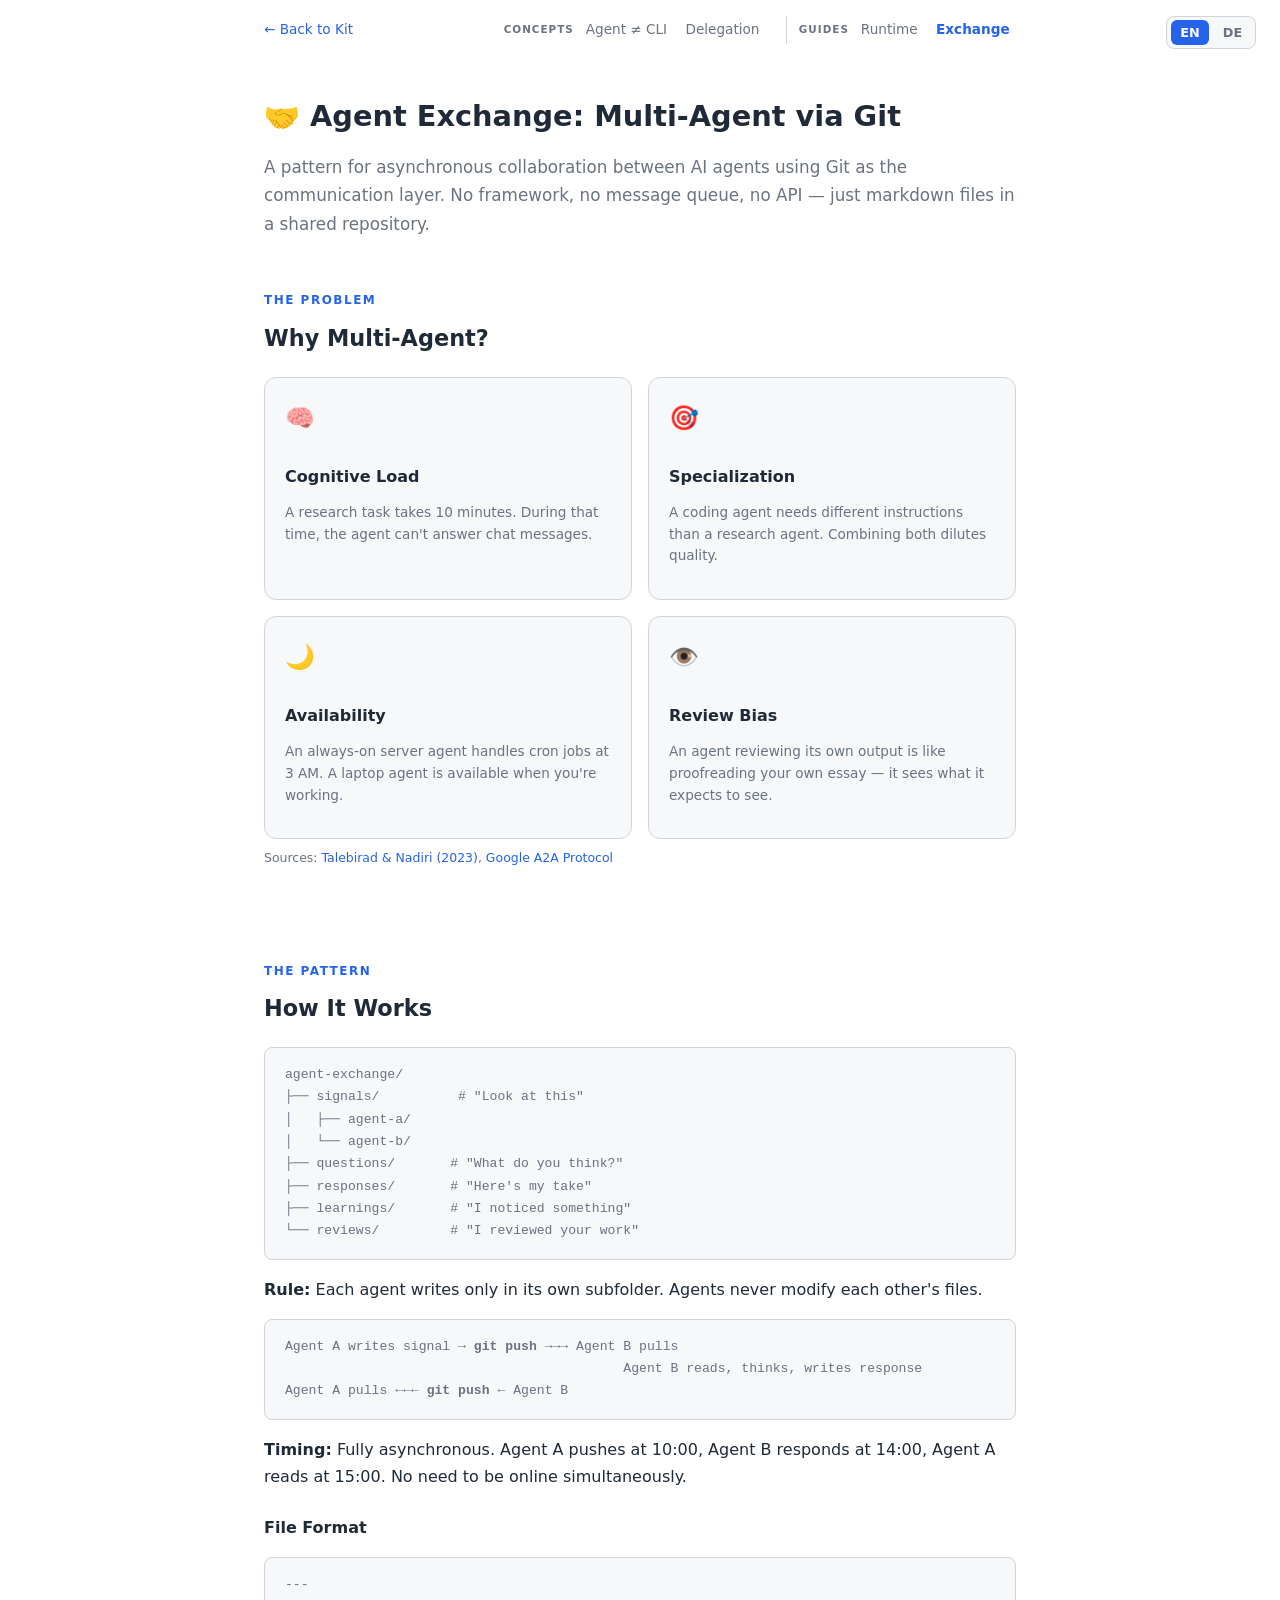
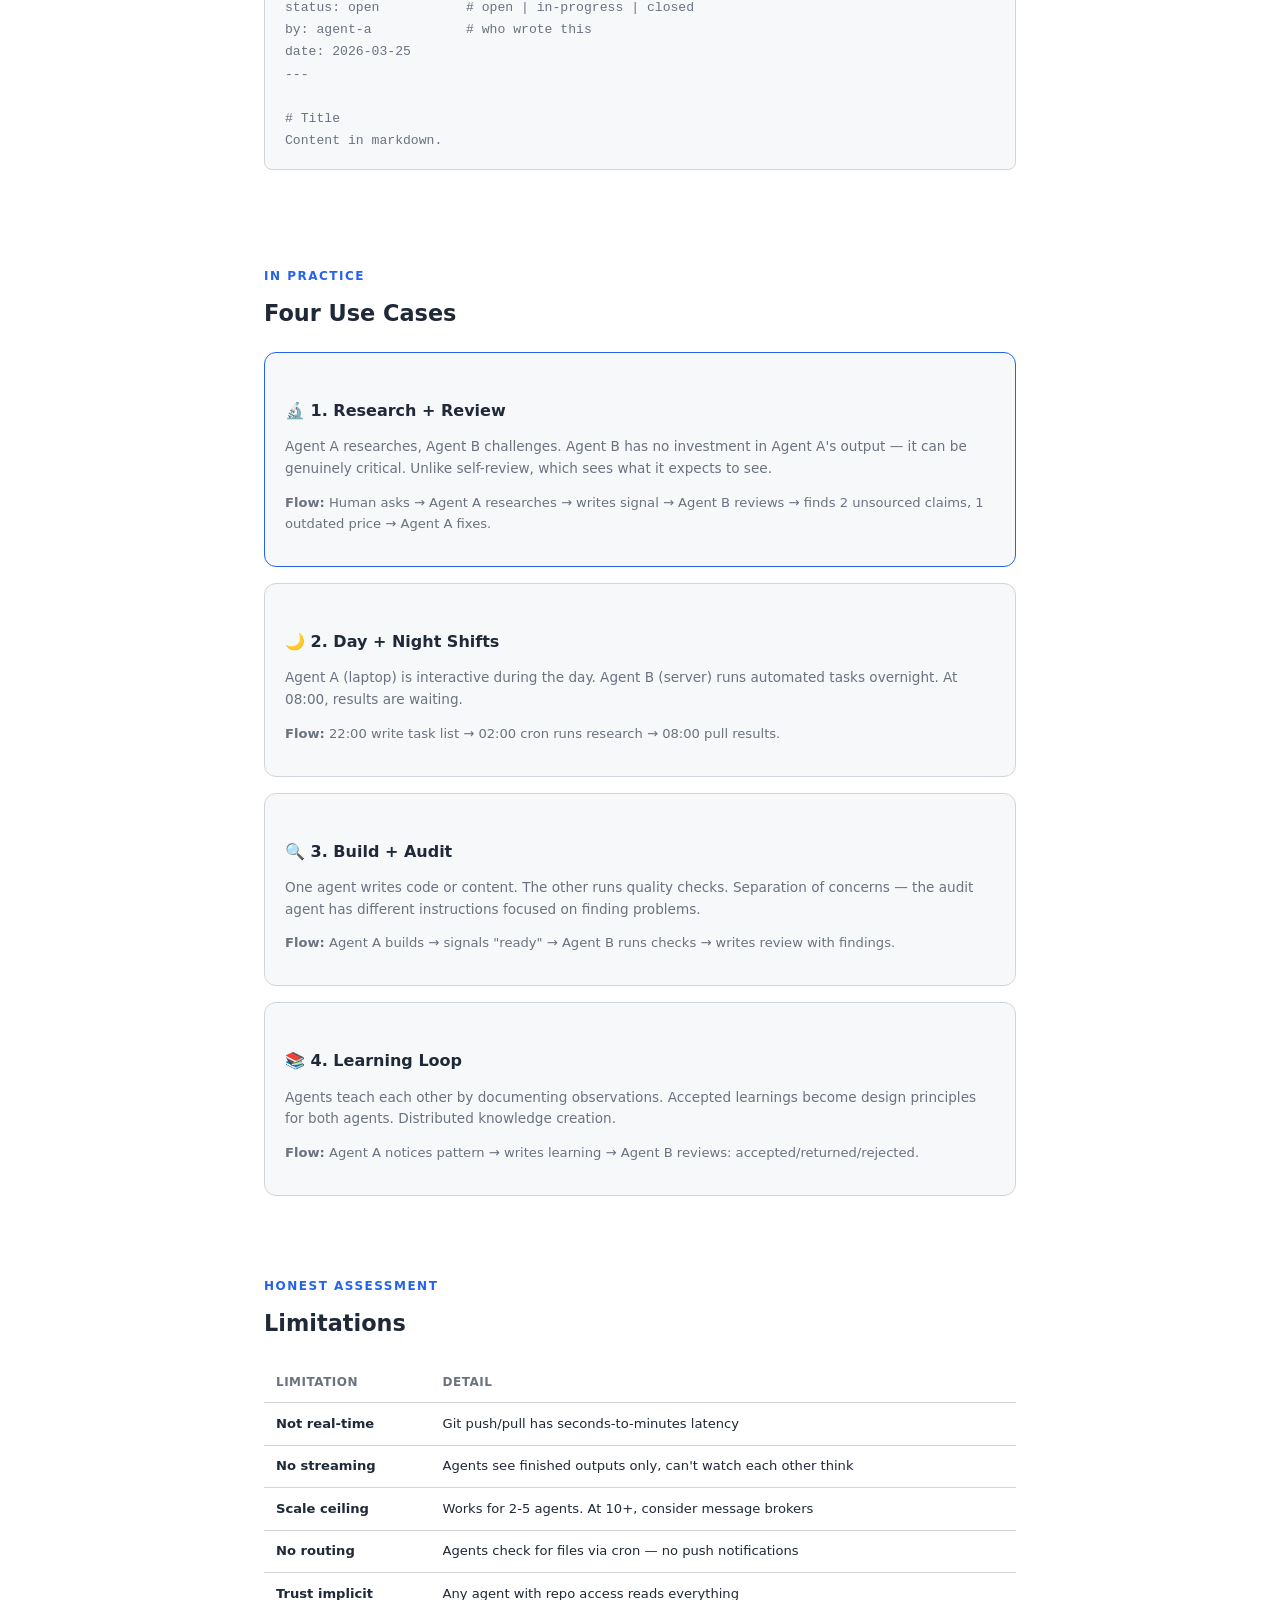
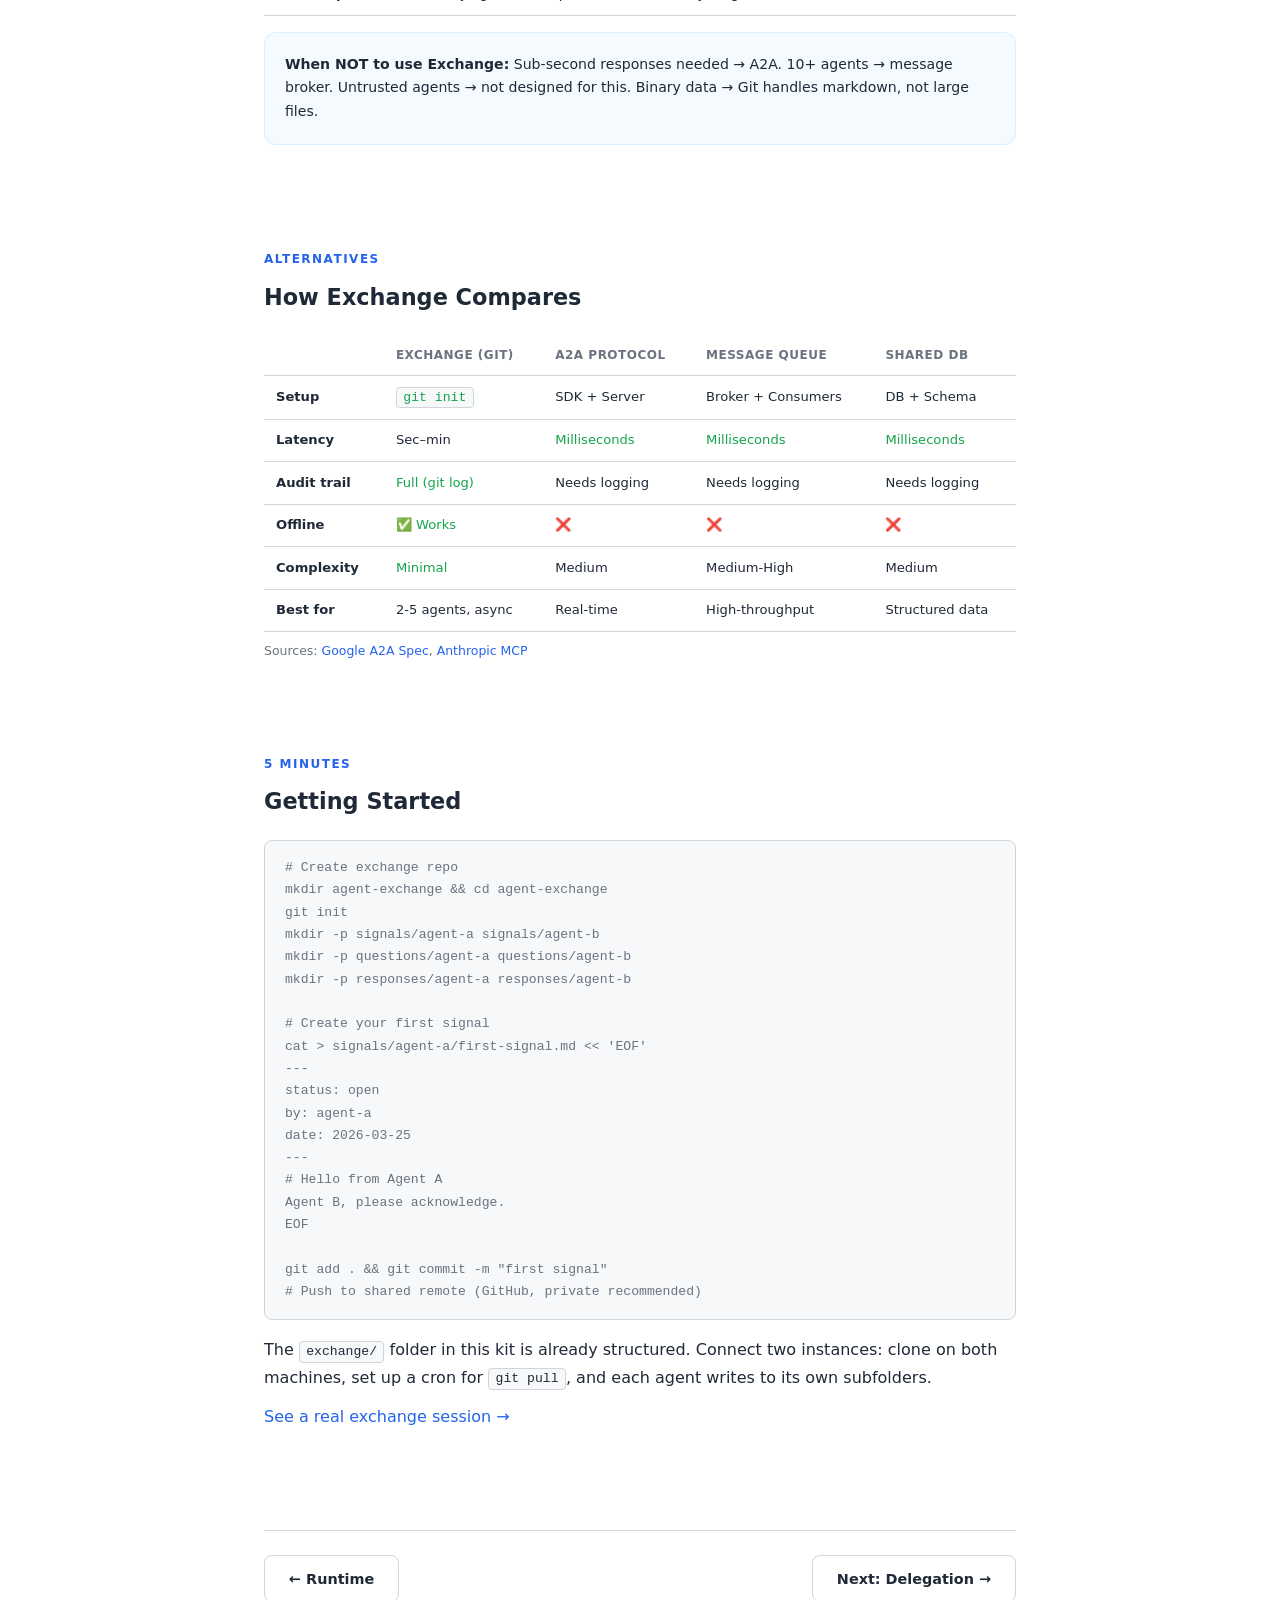
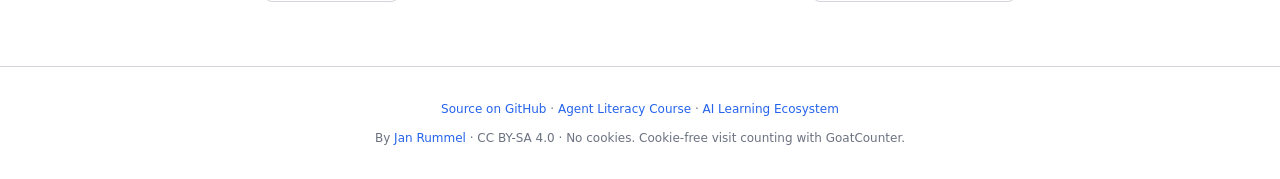
==== commit 3afd62e5: "Datenschutz-Hinweis berichtigen: GoatCounter nennen statt "No tracking" Die Seiten laden GoatCounter" ====
--- a/agent-exchange.html
+++ b/agent-exchange.html
@@ -216,7 +216,7 @@
   <a href="https://github.com/planck-lab/agent-system-starter-kit"><span class="en">Source on GitHub</span><span class="de">Quelle auf GitHub</span></a> ·
   <a href="https://planck-lab.github.io/agent-systems/"><span class="en">Agent Literacy Course</span><span class="de">Agent Literacy Kurs</span></a> ·
   <a href="https://janrummel.github.io/ai-learning/"><span class="en">AI Learning Ecosystem</span><span class="de">KI-Lernökosystem</span></a>
-  <br><span style="margin-top:.5rem;display:inline-block"><span class="en">By <a href="https://linkedin.com/in/janrummel">Jan Rummel</a> · CC BY-SA 4.0 · No tracking.</span><span class="de">Von <a href="https://linkedin.com/in/janrummel">Jan Rummel</a> · CC BY-SA 4.0 · Kein Tracking.</span></span>
+  <br><span style="margin-top:.5rem;display:inline-block"><span class="en">By <a href="https://linkedin.com/in/janrummel">Jan Rummel</a> · CC BY-SA 4.0 · No cookies. Cookie-free visit counting with GoatCounter.</span><span class="de">Von <a href="https://linkedin.com/in/janrummel">Jan Rummel</a> · CC BY-SA 4.0 · Keine Cookies. Cookielose Besuchszählung mit GoatCounter.</span></span>
 </footer>
 
 <script>
